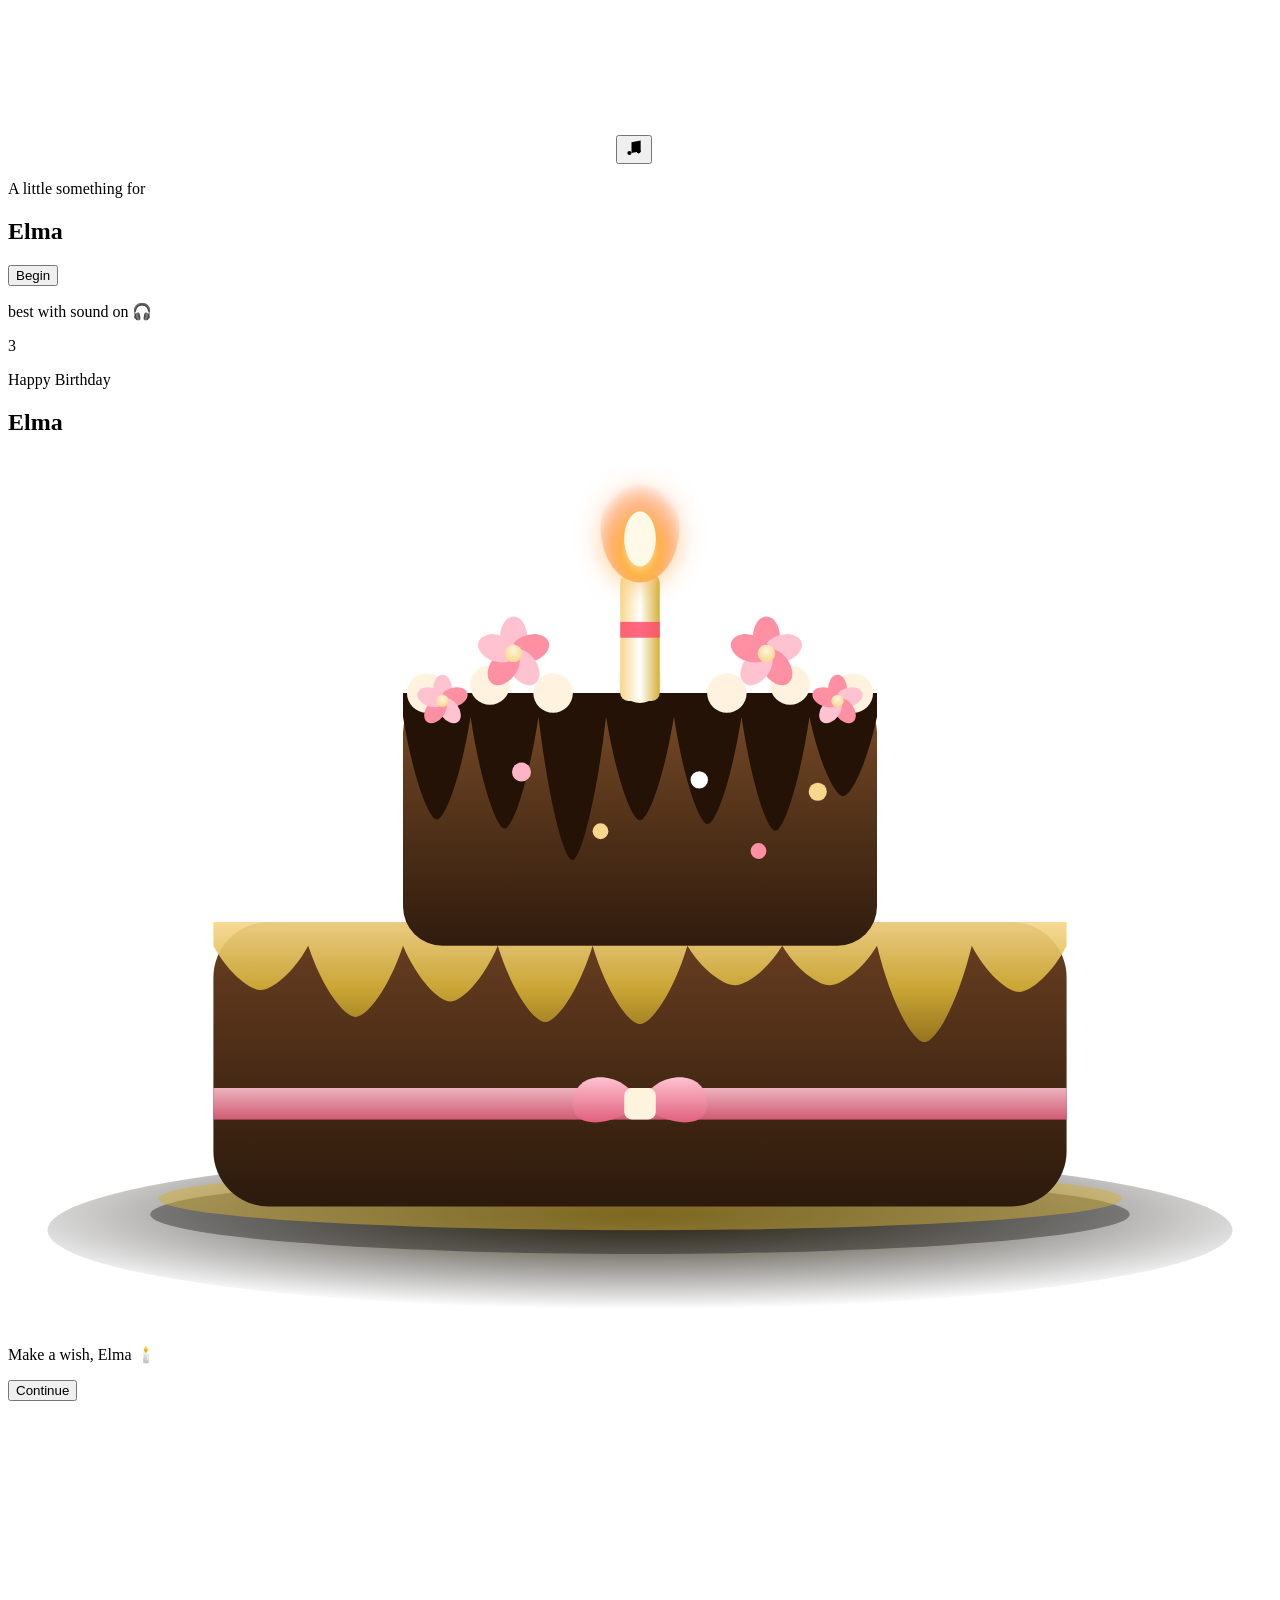
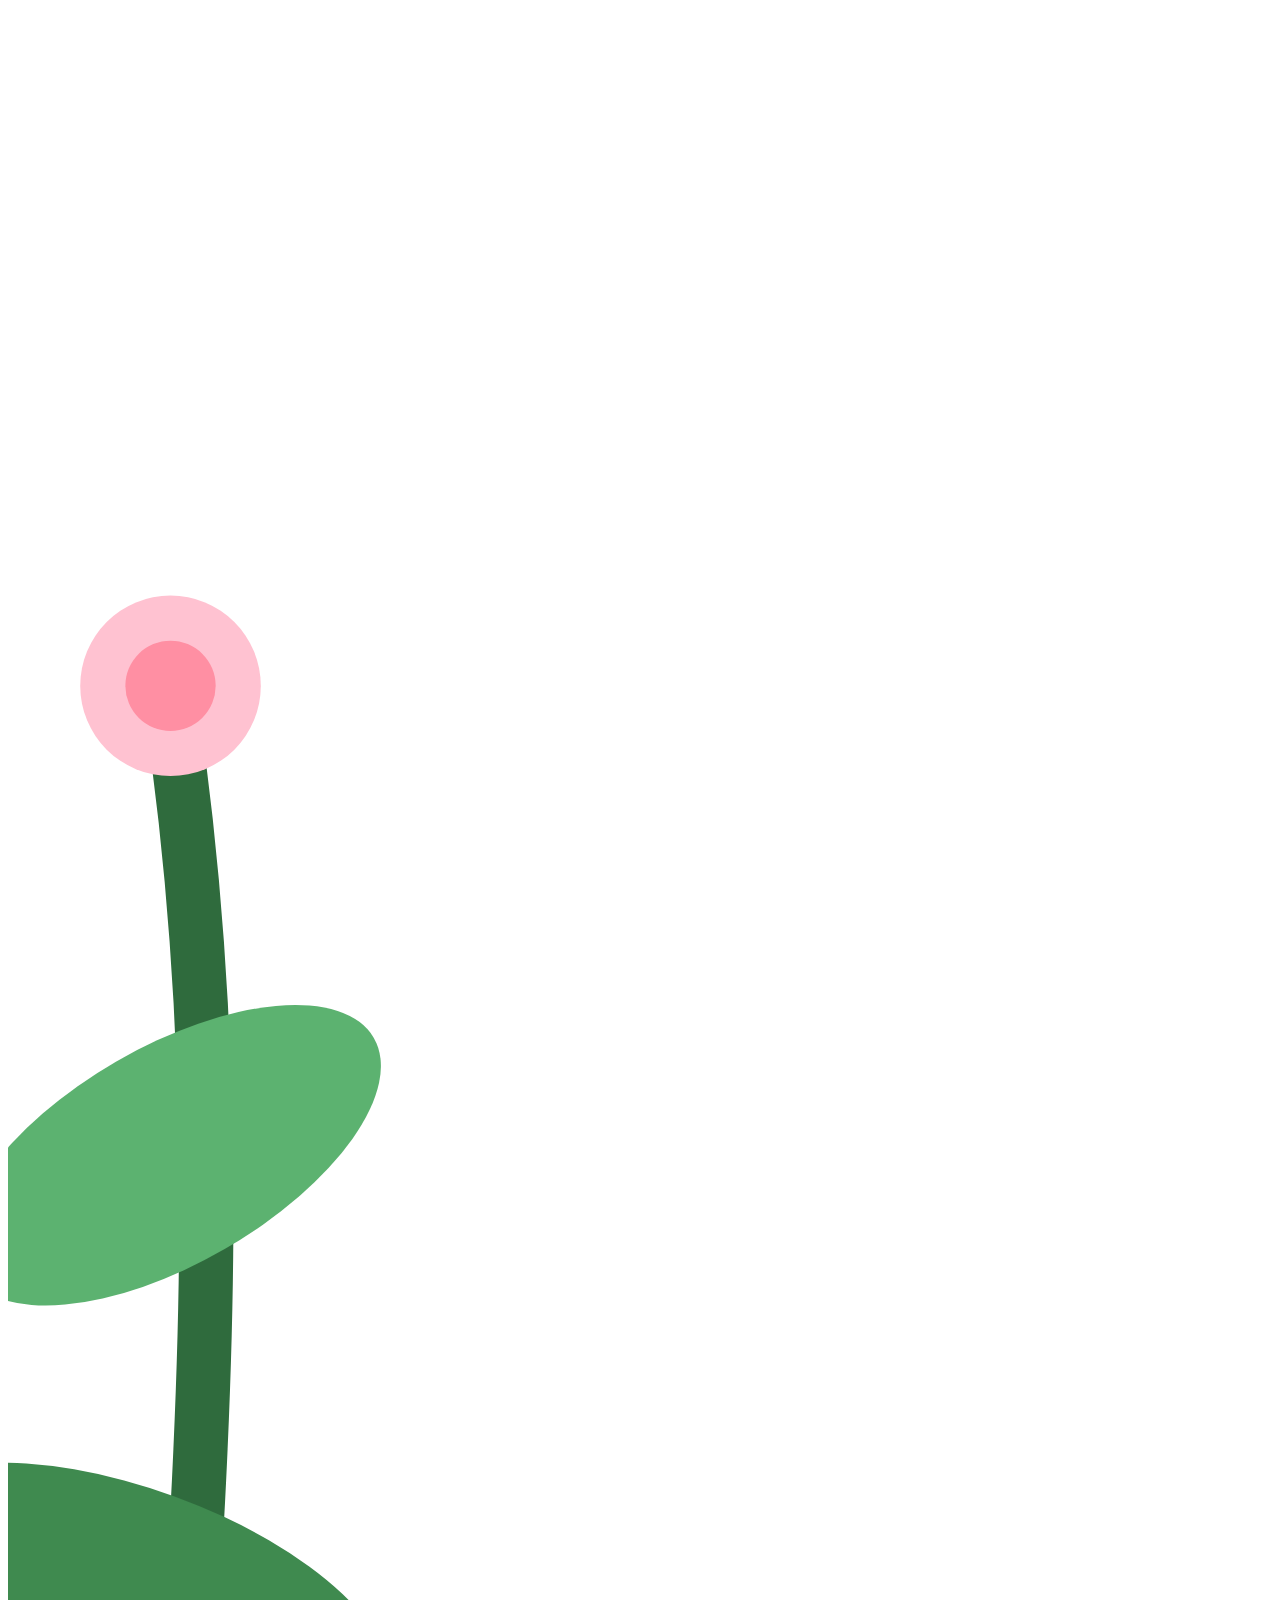
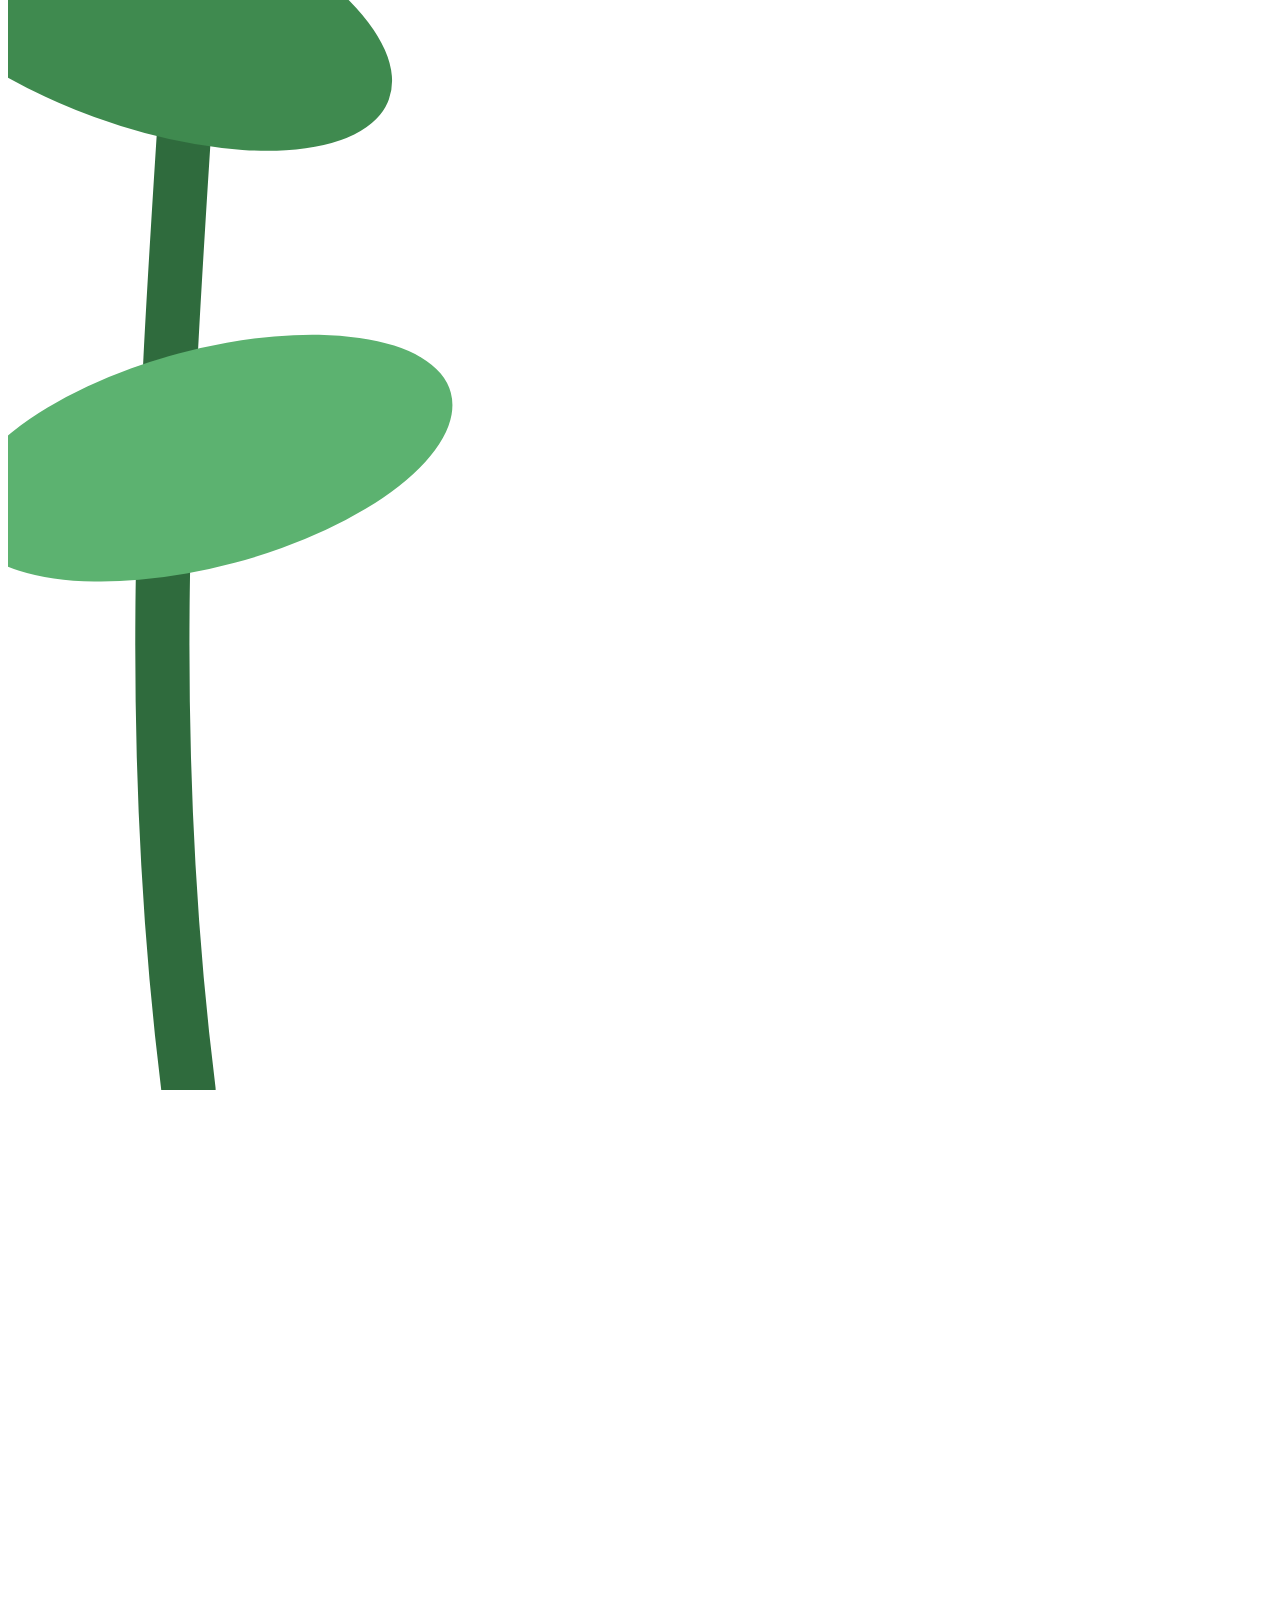
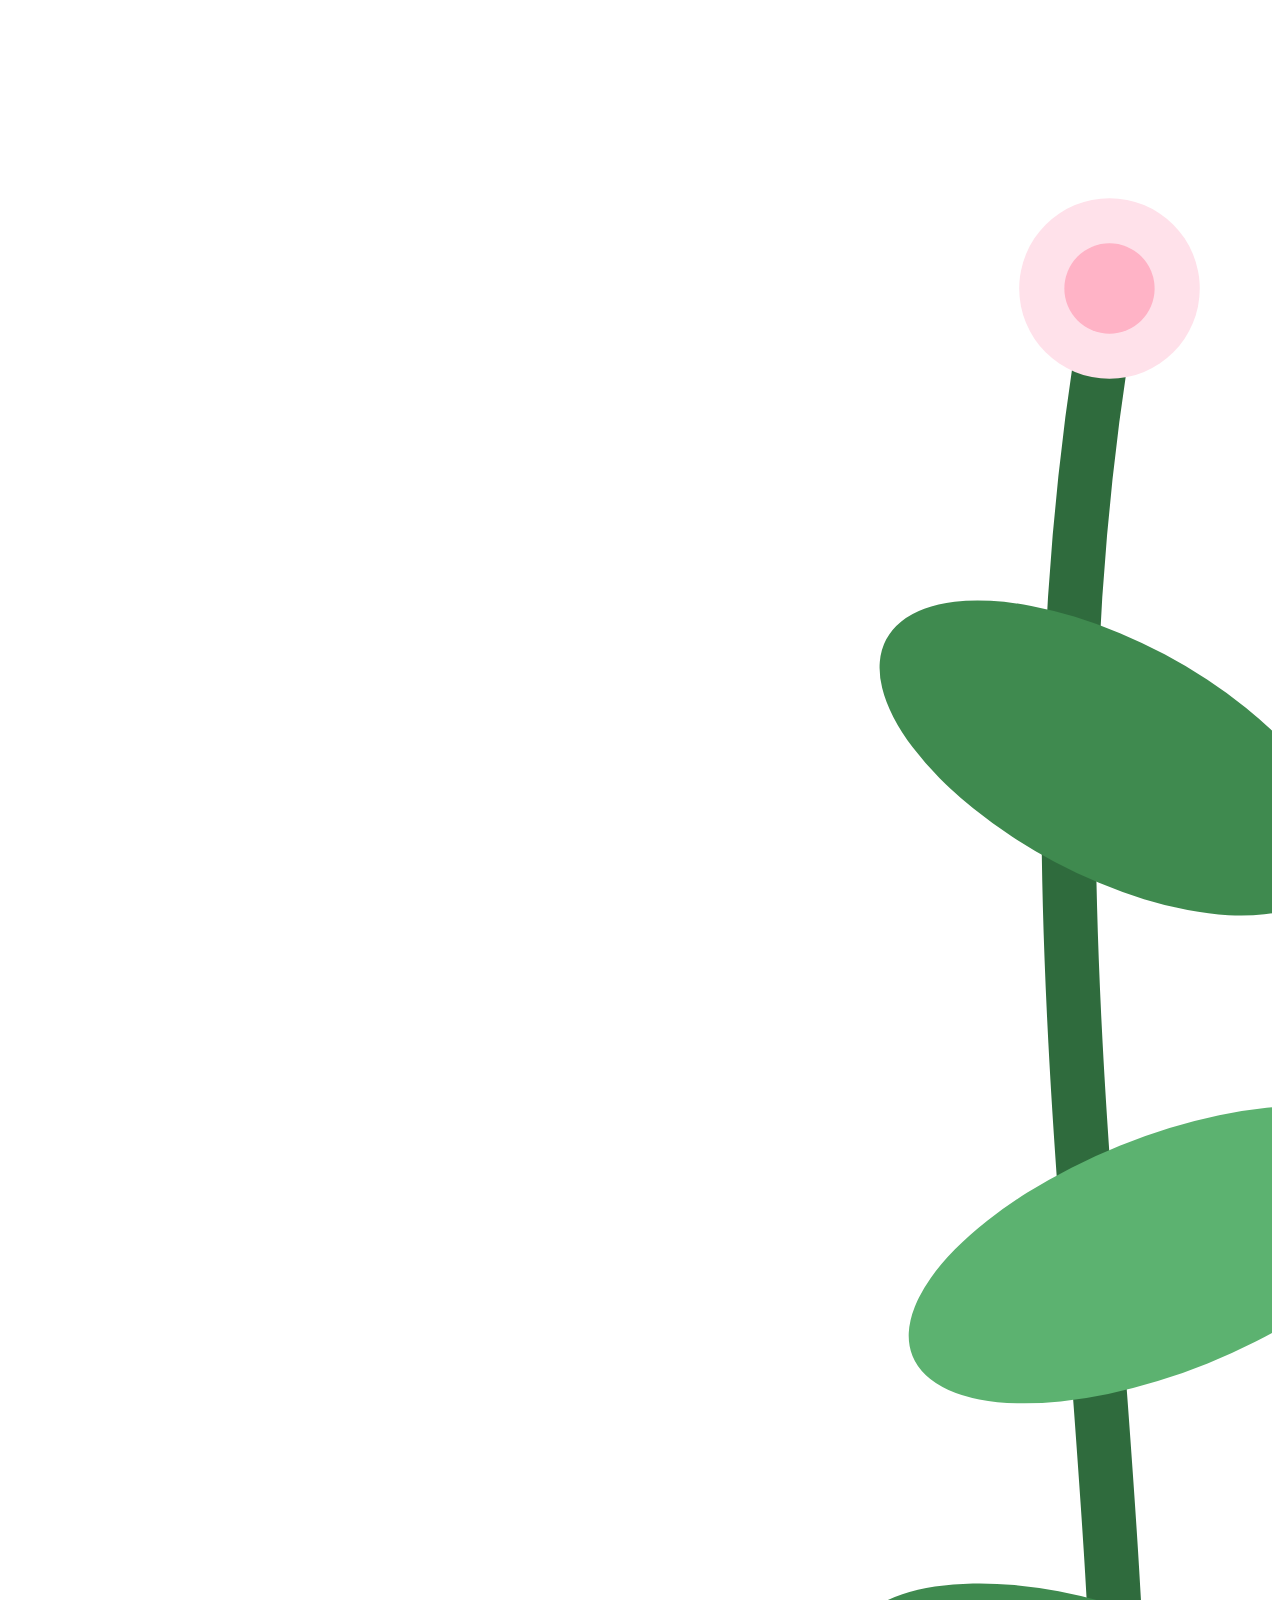
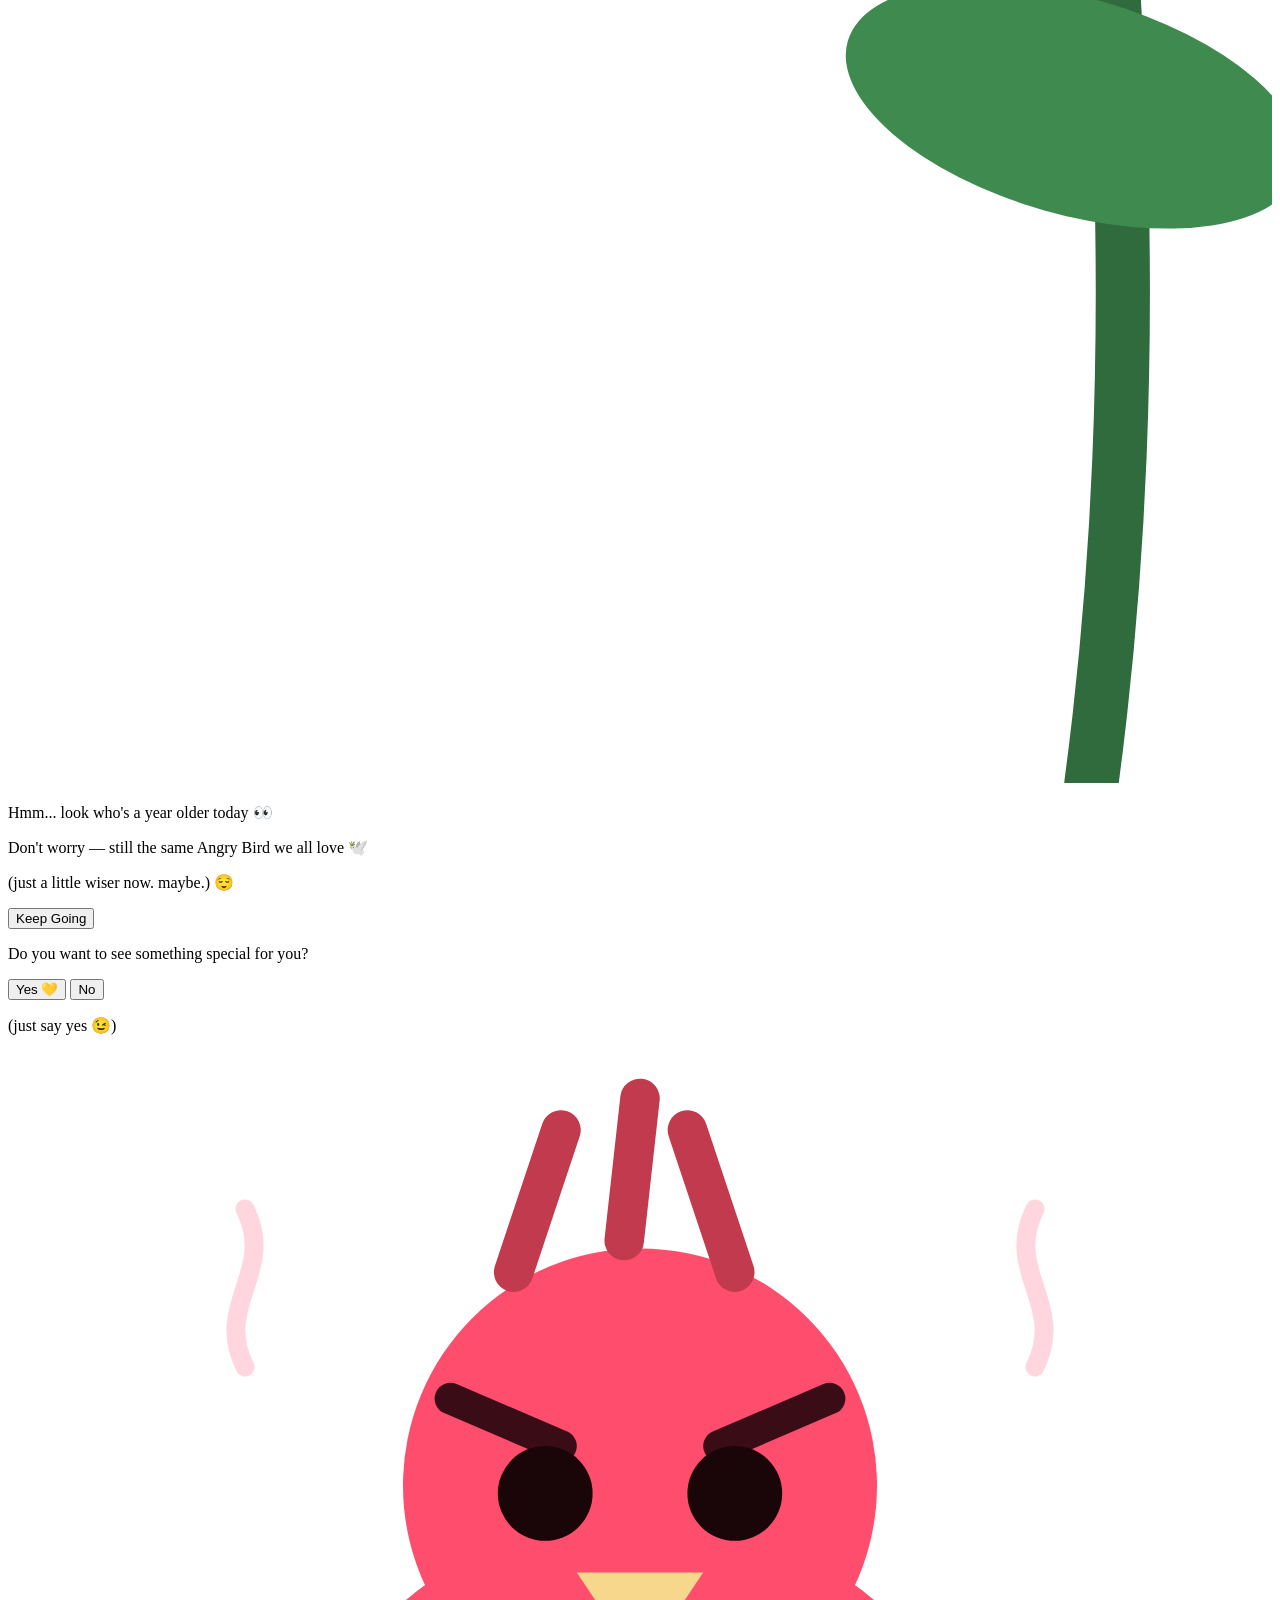
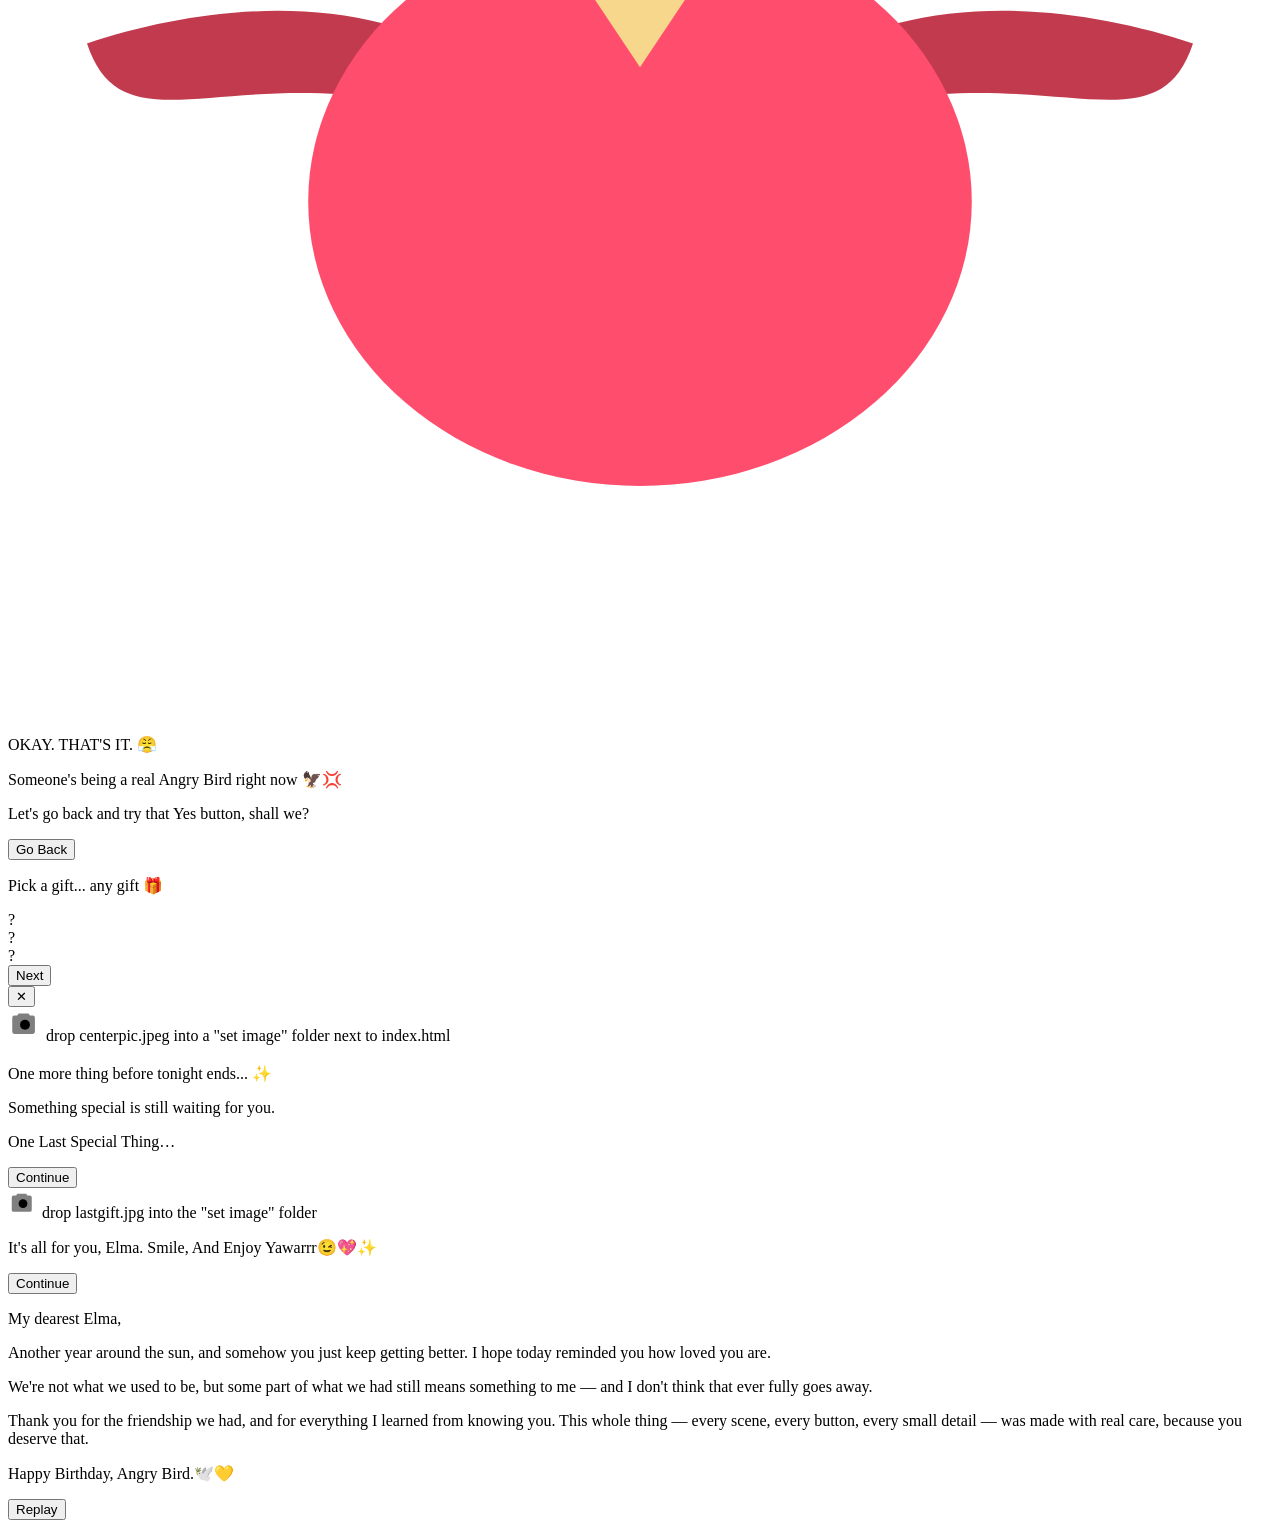
==== index.html @ 15a88bab "Create index.html" ====
<!DOCTYPE html>
<html lang="en">
<head>
<meta charset="UTF-8">
<meta name="viewport" content="width=device-width, initial-scale=1, viewport-fit=cover">
<title>Happy Birthday, Elma</title>
<meta name="description" content="A little cinematic surprise for Elma.">
<link rel="icon" href="data:image/svg+xml,<svg xmlns=%22http://www.w3.org/2000/svg%22 viewBox=%220 0 100 100%22><text y=%22.9em%22 font-size=%2290%22>🎂</text></svg>">
<link rel="preconnect" href="https://fonts.googleapis.com">
<link rel="preconnect" href="https://fonts.gstatic.com" crossorigin>
<link href="https://fonts.googleapis.com/css2?family=Great+Vibes&family=Playfair+Display:ital,wght@0,500;0,600;0,700;1,500&family=Poppins:wght@300;400;500;600;700&family=Caveat:wght@500;600;700&display=swap" rel="stylesheet">
<link rel="stylesheet" href="style.css">
</head>
<body>

<canvas id="bg-canvas" aria-hidden="true"></canvas>
<canvas id="fx-canvas" aria-hidden="true"></canvas>

<button id="music-toggle" type="button" aria-pressed="false" aria-label="Play background music">
  <svg class="icon-note" viewBox="0 0 24 24" width="20" height="20" aria-hidden="true">
    <path fill="currentColor" d="M9 18V5l11-2v13"></path>
    <circle cx="6.5" cy="18" r="2.5" fill="currentColor"></circle>
    <circle cx="17.5" cy="16" r="2.5" fill="currentColor"></circle>
  </svg>
  <span class="mute-slash" aria-hidden="true"></span>
</button>

<main id="app">

  <!-- ================= OPENING ================= -->
  <section class="scene" id="scene-opening">
    <div class="scene-inner center-stage">
      <p class="opening-eyebrow fade-in-el">A little something for</p>
      <h1 class="opening-name fade-in-el">Elma</h1>
      <button id="begin-btn" class="btn btn-gold fade-in-el" type="button">Begin</button>
      <p class="opening-hint fade-in-el">best with sound on 🎧</p>
    </div>
  </section>

  <!-- ================= SCENE 1 — 3·2·1 BIRTHDAY ================= -->
  <section class="scene" id="scene-1">
    <div class="scene1-lines" aria-hidden="true"></div>
    <div class="scene-inner center-stage">

      <div class="countdown-wrap" id="countdown-wrap">
        <span class="countdown-number" id="countdown-number">3</span>
      </div>

      <div class="hero-reveal" id="hero-reveal">
        <p class="hero-eyebrow">Happy Birthday</p>
        <h1 class="hero-name">Elma</h1>
      </div>

      <div class="cake-stage" id="cake-stage">
        <svg class="cake-svg" viewBox="0 0 320 220" xmlns="http://www.w3.org/2000/svg">
          <defs>
            <radialGradient id="plateGlow" cx="50%" cy="40%" r="60%">
              <stop offset="0%" stop-color="#3a2f10"></stop>
              <stop offset="100%" stop-color="#0b0a0e" stop-opacity="0"></stop>
            </radialGradient>
            <linearGradient id="chocBottom" x1="0" y1="0" x2="0" y2="1">
              <stop offset="0%" stop-color="#6b4022"></stop>
              <stop offset="55%" stop-color="#472a15"></stop>
              <stop offset="100%" stop-color="#2c1a0d"></stop>
            </linearGradient>
            <linearGradient id="chocTop" x1="0" y1="0" x2="0" y2="1">
              <stop offset="0%" stop-color="#7a4c28"></stop>
              <stop offset="55%" stop-color="#4f3018"></stop>
              <stop offset="100%" stop-color="#301c0e"></stop>
            </linearGradient>
            <linearGradient id="goldDrip" x1="0" y1="0" x2="0" y2="1">
              <stop offset="0%" stop-color="#f6d78b"></stop>
              <stop offset="55%" stop-color="#d4af37"></stop>
              <stop offset="100%" stop-color="#9c7a1e"></stop>
            </linearGradient>
            <linearGradient id="roseRibbon" x1="0" y1="0" x2="0" y2="1">
              <stop offset="0%" stop-color="#ffc2d1"></stop>
              <stop offset="100%" stop-color="#e0607e"></stop>
            </linearGradient>
            <radialGradient id="roseCenter" cx="50%" cy="35%" r="65%">
              <stop offset="0%" stop-color="#fff3df"></stop>
              <stop offset="100%" stop-color="#f6d78b"></stop>
            </radialGradient>
            <linearGradient id="candleGrad" x1="0" y1="0" x2="1" y2="0">
              <stop offset="0%" stop-color="#f6d78b"></stop>
              <stop offset="50%" stop-color="#ffffff"></stop>
              <stop offset="100%" stop-color="#d4af37"></stop>
            </linearGradient>
            <radialGradient id="flameOuter" cx="50%" cy="70%" r="60%">
              <stop offset="0%" stop-color="#fff3c4"></stop>
              <stop offset="40%" stop-color="#ffb347"></stop>
              <stop offset="100%" stop-color="#ff7a3d" stop-opacity="0"></stop>
            </radialGradient>
            <filter id="flameGlow" x="-100%" y="-100%" width="300%" height="300%">
              <feGaussianBlur stdDeviation="3.2" result="b"></feGaussianBlur>
              <feMerge>
                <feMergeNode in="b"></feMergeNode>
                <feMergeNode in="SourceGraphic"></feMergeNode>
              </feMerge>
            </filter>
          </defs>

          <ellipse cx="160" cy="196" rx="150" ry="20" fill="url(#plateGlow)"></ellipse>
          <ellipse cx="160" cy="192" rx="124" ry="10" fill="#000" opacity="0.35"></ellipse>
          <ellipse cx="160" cy="188" rx="122" ry="8" fill="#d4af37" opacity="0.5"></ellipse>

          <rect x="52" y="118" width="216" height="72" rx="14" fill="url(#chocBottom)"></rect>
          <path d="M52,118 L268,118 L268,124 C264.4,131.0 258.9,135.7 256.0,135.7 C253.1,135.7 247.6,131.0 244.0,124.0 C240.4,138.7 234.9,148.4 232.0,148.4 C229.1,148.4 223.6,138.7 220.0,124.0 C216.4,130.0 210.9,134.0 208.0,134.0 C205.1,134.0 199.6,130.0 196.0,124.0 C192.4,130.0 186.9,134.0 184.0,134.0 C181.1,134.0 175.6,130.0 172.0,124.0 C168.4,135.9 162.9,143.8 160.0,143.8 C157.1,143.8 151.6,135.9 148.0,124.0 C144.4,135.6 138.9,143.3 136.0,143.3 C133.1,143.3 127.6,135.6 124.0,124.0 C120.4,132.5 114.9,138.1 112.0,138.1 C109.1,138.1 103.6,132.5 100.0,124.0 C96.4,134.8 90.9,142.0 88.0,142.0 C85.1,142.0 79.6,134.8 76.0,124.0 C72.4,130.7 66.9,135.2 64.0,135.2 C61.1,135.2 55.6,130.7 52.0,124.0 Z" fill="url(#goldDrip)" opacity="0.92"></path>

          <rect x="52" y="160" width="216" height="8" fill="url(#roseRibbon)" opacity="0.9"></rect>
          <g class="ribbon-bow" transform="translate(160,164)">
            <path d="M0,0 C-4,-9 -17,-9 -17,0 C-17,7 -6,5.5 0,0 Z" fill="url(#roseRibbon)"></path>
            <path d="M0,0 C4,-9 17,-9 17,0 C17,7 6,5.5 0,0 Z" fill="url(#roseRibbon)"></path>
            <rect x="-4" y="-4" width="8" height="8" rx="2" fill="#fff3df"></rect>
          </g>

          <rect x="100" y="60" width="120" height="64" rx="10" fill="url(#chocTop)"></rect>
          <path d="M100,60 L220,60 L220,66 C217.4,78.0 213.5,86.1 211.4,86.1 C209.4,86.1 205.4,78.0 202.9,66.0 C200.3,83.4 196.3,94.9 194.3,94.9 C192.2,94.9 188.3,83.4 185.7,66.0 C183.1,82.3 179.2,93.2 177.1,93.2 C175.1,93.2 171.1,82.3 168.6,66.0 C166.0,81.7 162.1,92.2 160.0,92.2 C157.9,92.2 154.0,81.7 151.4,66.0 C148.9,87.8 144.9,102.3 142.9,102.3 C140.8,102.3 136.9,87.8 134.3,66.0 C131.7,83.0 127.8,94.3 125.7,94.3 C123.7,94.3 119.7,83.0 117.1,66.0 C114.6,81.6 110.6,92.0 108.6,92.0 C106.5,92.0 102.6,81.6 100.0,66.0 Z" fill="#241207"></path>

          <g class="frosting-dots">
            <circle cx="106" cy="60" r="5" fill="#fff3df"></circle>
            <circle cx="122" cy="58" r="5" fill="#fff3df"></circle>
            <circle cx="138" cy="60" r="5" fill="#fff3df"></circle>
            <circle cx="160" cy="57" r="5.5" fill="#fff3df"></circle>
            <circle cx="182" cy="60" r="5" fill="#fff3df"></circle>
            <circle cx="198" cy="58" r="5" fill="#fff3df"></circle>
            <circle cx="214" cy="60" r="5" fill="#fff3df"></circle>
          </g>

          <g class="sprinkles">
            <circle cx="130" cy="80" r="2.4" fill="#ffb3c6"></circle>
            <circle cx="150" cy="95" r="2" fill="#f6d78b"></circle>
            <circle cx="175" cy="82" r="2.2" fill="#ffffff"></circle>
            <circle cx="190" cy="100" r="2" fill="#ff8fa3"></circle>
            <circle cx="205" cy="85" r="2.3" fill="#f6d78b"></circle>
          </g>

          <g class="sugar-roses">
            <g transform="translate(128,50) scale(0.85)">
              <ellipse cx="0" cy="-5" rx="4" ry="6" fill="#ffc2d1" transform="rotate(0)"></ellipse>
              <ellipse cx="0" cy="-5" rx="4" ry="6" fill="#ff8fa3" transform="rotate(72)"></ellipse>
              <ellipse cx="0" cy="-5" rx="4" ry="6" fill="#ffc2d1" transform="rotate(144)"></ellipse>
              <ellipse cx="0" cy="-5" rx="4" ry="6" fill="#ff8fa3" transform="rotate(216)"></ellipse>
              <ellipse cx="0" cy="-5" rx="4" ry="6" fill="#ffc2d1" transform="rotate(288)"></ellipse>
              <circle r="2.6" fill="url(#roseCenter)"></circle>
            </g>
            <g transform="translate(192,50) scale(0.85)">
              <ellipse cx="0" cy="-5" rx="4" ry="6" fill="#ff8fa3" transform="rotate(0)"></ellipse>
              <ellipse cx="0" cy="-5" rx="4" ry="6" fill="#ffc2d1" transform="rotate(72)"></ellipse>
              <ellipse cx="0" cy="-5" rx="4" ry="6" fill="#ff8fa3" transform="rotate(144)"></ellipse>
              <ellipse cx="0" cy="-5" rx="4" ry="6" fill="#ffc2d1" transform="rotate(216)"></ellipse>
              <ellipse cx="0" cy="-5" rx="4" ry="6" fill="#ff8fa3" transform="rotate(288)"></ellipse>
              <circle r="2.6" fill="url(#roseCenter)"></circle>
            </g>
            <g transform="translate(110,62) scale(0.6)">
              <ellipse cx="0" cy="-5" rx="4" ry="6" fill="#ffc2d1" transform="rotate(0)"></ellipse>
              <ellipse cx="0" cy="-5" rx="4" ry="6" fill="#ff8fa3" transform="rotate(72)"></ellipse>
              <ellipse cx="0" cy="-5" rx="4" ry="6" fill="#ffc2d1" transform="rotate(144)"></ellipse>
              <ellipse cx="0" cy="-5" rx="4" ry="6" fill="#ff8fa3" transform="rotate(216)"></ellipse>
              <ellipse cx="0" cy="-5" rx="4" ry="6" fill="#ffc2d1" transform="rotate(288)"></ellipse>
              <circle r="2.6" fill="url(#roseCenter)"></circle>
            </g>
            <g transform="translate(210,62) scale(0.6)">
              <ellipse cx="0" cy="-5" rx="4" ry="6" fill="#ff8fa3" transform="rotate(0)"></ellipse>
              <ellipse cx="0" cy="-5" rx="4" ry="6" fill="#ffc2d1" transform="rotate(72)"></ellipse>
              <ellipse cx="0" cy="-5" rx="4" ry="6" fill="#ff8fa3" transform="rotate(144)"></ellipse>
              <ellipse cx="0" cy="-5" rx="4" ry="6" fill="#ffc2d1" transform="rotate(216)"></ellipse>
              <ellipse cx="0" cy="-5" rx="4" ry="6" fill="#ff8fa3" transform="rotate(288)"></ellipse>
              <circle r="2.6" fill="url(#roseCenter)"></circle>
            </g>
          </g>

          <g id="candle-flame" class="flame-group" tabindex="0" role="button" aria-label="Blow out the candle">
            <rect x="155" y="30" width="10" height="32" rx="2" fill="url(#candleGrad)"></rect>
            <rect x="155" y="42" width="10" height="4" fill="#ff4d6d" opacity="0.85"></rect>
            <g class="flame" filter="url(#flameGlow)">
              <ellipse cx="160" cy="18" rx="10" ry="14" fill="url(#flameOuter)"></ellipse>
              <ellipse cx="160" cy="21" rx="4" ry="7" fill="#fff9e8"></ellipse>
            </g>
            <circle class="smoke-puff" cx="160" cy="16" r="2" fill="#cfcfd6" opacity="0"></circle>
            <circle cx="160" cy="18" r="22" fill="transparent"></circle>
          </g>
        </svg>
        <p class="candle-caption" id="candle-caption">Make a wish, Elma 🕯️</p>
      </div>

      <button id="scene1-continue-btn" class="btn btn-outline appear" type="button">Continue</button>
    </div>
  </section>

  <!-- ================= SCENE 2 — SPRING / FUN ================= -->
  <section class="scene" id="scene-2">
    <div class="spring-sky"></div>
    <div class="spring-sun"></div>
    <div class="birds-layer" id="birds-layer-2" aria-hidden="true"></div>
    <div class="spring-hills"></div>

    <svg class="plants plants-left" viewBox="0 0 140 320" xmlns="http://www.w3.org/2000/svg" aria-hidden="true">
      <path d="M20,320 C10,240 30,180 18,100" stroke="#2f6b3d" stroke-width="6" fill="none" stroke-linecap="round"></path>
      <g class="leaf leaf-a"><ellipse cx="18" cy="150" rx="26" ry="12" fill="#5cb270" transform="rotate(-30 18 150)"></ellipse></g>
      <g class="leaf leaf-b"><ellipse cx="14" cy="200" rx="30" ry="13" fill="#3f8a4f" transform="rotate(20 14 200)"></ellipse></g>
      <g class="leaf leaf-c"><ellipse cx="22" cy="250" rx="28" ry="12" fill="#5cb270" transform="rotate(-15 22 250)"></ellipse></g>
      <circle class="bud" cx="18" cy="98" r="10" fill="#ffc2d1"></circle>
      <circle class="bud" cx="18" cy="98" r="5" fill="#ff8fa3"></circle>
    </svg>

    <svg class="plants plants-right" viewBox="0 0 140 320" xmlns="http://www.w3.org/2000/svg" aria-hidden="true">
      <path d="M120,320 C132,230 108,170 122,90" stroke="#2f6b3d" stroke-width="6" fill="none" stroke-linecap="round"></path>
      <g class="leaf leaf-a"><ellipse cx="122" cy="140" rx="28" ry="13" fill="#3f8a4f" transform="rotate(28 122 140)"></ellipse></g>
      <g class="leaf leaf-b"><ellipse cx="128" cy="195" rx="30" ry="13" fill="#5cb270" transform="rotate(-22 128 195)"></ellipse></g>
      <g class="leaf leaf-c"><ellipse cx="118" cy="245" rx="26" ry="12" fill="#3f8a4f" transform="rotate(16 118 245)"></ellipse></g>
      <circle class="bud" cx="122" cy="88" r="10" fill="#ffe1ea"></circle>
      <circle class="bud" cx="122" cy="88" r="5" fill="#ffb3c6"></circle>
    </svg>

    <div class="grass-strip" aria-hidden="true"></div>

    <div class="scene-inner center-stage scene2-inner">
      <p class="reveal-line scene2-line">Hmm... look who's a year older today 👀</p>
      <p class="reveal-line scene2-line">Don't worry — still the same Angry Bird we all love 🕊️ </p>
      <p class="reveal-line scene2-line scene2-line-small">(just a little wiser now. maybe.) 😌</p>
      <button id="scene2-continue-btn" class="btn btn-outline appear" type="button">Keep Going</button>
    </div>
  </section>

  <!-- ================= SCENE 3a — YES / NO ================= -->
  <section class="scene" id="scene-yesno">
    <div class="balloon-layer" id="balloon-layer-yesno" aria-hidden="true"></div>
    <div class="scene-inner center-stage">
      <div class="yesno-card">
        <p class="yesno-question">Do you want to see something special for you?</p>
        <div class="yesno-buttons">
          <button id="yes-btn" class="btn btn-gold" type="button">Yes 💛</button>
          <button id="no-btn" class="btn btn-outline" type="button">No</button>
        </div>
        <p class="no-reaction" id="no-reaction-text" aria-live="polite"></p>
        <p class="yesno-nudge" id="yesno-nudge">(just say yes 😉)</p>
      </div>
    </div>
  </section>

  <!-- ================= SCENE 6 — NO REACTION (optional branch) ================= -->
  <section class="scene" id="scene-6">
    <div class="ember-glow" aria-hidden="true"></div>
    <div class="scene-inner center-stage">
      <svg class="scene6-bird" viewBox="0 0 160 160" xmlns="http://www.w3.org/2000/svg" aria-hidden="true">
        <g class="bird-shake">
          <path class="wing wing-left" d="M60,85 C30,75 15,90 10,75 C25,70 45,68 60,78 Z" fill="#c23a4d"></path>
          <path class="wing wing-right" d="M100,85 C130,75 145,90 150,75 C135,70 115,68 100,78 Z" fill="#c23a4d"></path>
          <ellipse cx="80" cy="95" rx="42" ry="36" fill="#ff4d6d"></ellipse>
          <circle cx="80" cy="55" r="30" fill="#ff4d6d"></circle>
          <path class="brow brow-left" d="M56,44 L70,50" stroke="#3a0d16" stroke-width="4" stroke-linecap="round"></path>
          <path class="brow brow-right" d="M104,44 L90,50" stroke="#3a0d16" stroke-width="4" stroke-linecap="round"></path>
          <circle cx="68" cy="56" r="6" fill="#1a0509"></circle>
          <circle cx="92" cy="56" r="6" fill="#1a0509"></circle>
          <path d="M72,66 L88,66 L80,78 Z" fill="#f6d78b"></path>
          <path d="M64,28 L70,10 M78,24 L80,6 M92,28 L86,10" stroke="#c23a4d" stroke-width="5" stroke-linecap="round"></path>
          <path class="steam steam-1" d="M30,40 C26,32 34,28 30,20" stroke="#ffd6de" stroke-width="2.4" fill="none" stroke-linecap="round"></path>
          <path class="steam steam-2" d="M130,40 C134,32 126,28 130,20" stroke="#ffd6de" stroke-width="2.4" fill="none" stroke-linecap="round"></path>
        </g>
      </svg>
      <p class="reveal-line scene6-line scene6-line-big">OKAY. THAT'S IT. 😤</p>
      <p class="reveal-line scene6-line">Someone's being a real Angry Bird right now 🦅💢</p>
      <p class="reveal-line scene6-line scene6-line-small">Let's go back and try that Yes button, shall we?</p>
      <button id="goback-btn" class="btn btn-outline appear" type="button">Go Back</button>
    </div>
  </section>

  <!-- ================= SCENE 3b — THREE GIFTS ================= -->
  <section class="scene" id="scene-gifts">
    <div class="balloon-layer" id="balloon-layer-gifts" aria-hidden="true"></div>
    <div class="scene-inner center-stage">
      <p class="gifts-heading reveal-line">Pick a gift... any gift 🎁</p>

      <div class="gifts-row">
        <div class="gift-box gift-left" data-gift="left" tabindex="0" role="button" aria-label="Open the left gift">
          <span class="gift-tag">?</span>
          <div class="gift-box-inner">
            <div class="gift-envelope"><span class="envelope-flap"></span></div>
            <div class="gift-lid"><span class="gift-ribbon-v"></span><span class="gift-bow"></span></div>
            <div class="gift-body"><span class="gift-ribbon-v"></span><span class="gift-ribbon-h"></span></div>
          </div>
        </div>

        <div class="gift-box gift-center" data-gift="center" tabindex="0" role="button" aria-label="Open the center gift">
          <span class="gift-tag">?</span>
          <div class="gift-box-inner">
            <div class="gift-envelope"><span class="envelope-flap"></span></div>
            <div class="gift-lid"><span class="gift-ribbon-v"></span><span class="gift-bow"></span></div>
            <div class="gift-body"><span class="gift-ribbon-v"></span><span class="gift-ribbon-h"></span></div>
          </div>
        </div>

        <div class="gift-box gift-right" data-gift="right" tabindex="0" role="button" aria-label="Open the right gift">
          <span class="gift-tag">?</span>
          <div class="gift-box-inner">
            <div class="gift-envelope"><span class="envelope-flap"></span></div>
            <div class="gift-lid"><span class="gift-ribbon-v"></span><span class="gift-bow"></span></div>
            <div class="gift-body"><span class="gift-ribbon-v"></span><span class="gift-ribbon-h"></span></div>
          </div>
        </div>
      </div>

      <button id="gifts-next-btn" class="btn btn-gold appear" type="button">Next</button>
    </div>

    <div class="message-panel" id="message-panel" aria-hidden="true">
      <div class="message-panel-card">
        <button id="message-close-btn" class="message-close" type="button" aria-label="Close">✕</button>
      <div class="message-panel-photo" id="message-panel-photo">
  <img src="set%20image/centerpic.jpeg"
       alt=""
       class="real-photo"
       style="width: 110%; max-width: none; height: 300px; object-fit: cover; margin-left: -5%;"
       onload="this.classList.add('loaded'); this.nextElementSibling.style.display='none';"
       onerror="this.style.display='none';">
          <div class="photo-placeholder">
            <svg viewBox="0 0 48 48" width="34" height="34" aria-hidden="true"><path fill="currentColor" d="M9 12h4l2-3h14l2 3h4a3 3 0 013 3v20a3 3 0 01-3 3H9a3 3 0 01-3-3V15a3 3 0 013-3z" opacity=".5"></path><circle cx="24" cy="25" r="7" fill="currentColor"></circle></svg>
            <span>drop centerpic.jpeg into a "set image" folder next to index.html</span>
          </div>
        </div>
        <h3 class="message-panel-title" id="message-panel-title"></h3>
        <div class="message-panel-body" id="message-panel-body"></div>
      </div>
    </div>
  </section>

  <!-- ================= SCENE 4 — NEXT EXCITEMENT ================= -->
  <section class="scene" id="scene-4">
    <div class="crystal-bg"></div>
    <div class="birds-layer" id="birds-layer-4" aria-hidden="true"></div>
    <div class="curtain-strips side-left" aria-hidden="true">
      <span class="curtain-strip tone-crystal"></span><span class="curtain-strip tone-crystal"></span><span class="curtain-strip tone-crystal"></span><span class="curtain-strip tone-crystal"></span><span class="curtain-strip tone-crystal"></span>
    </div>
    <div class="curtain-strips side-right" aria-hidden="true">
      <span class="curtain-strip tone-crystal"></span><span class="curtain-strip tone-crystal"></span><span class="curtain-strip tone-crystal"></span><span class="curtain-strip tone-crystal"></span><span class="curtain-strip tone-crystal"></span>
    </div>
    <div class="scene-inner center-stage">
      <p class="reveal-line scene4-line scene4-line-big">One more thing before tonight ends... ✨</p>
      <p class="reveal-line scene4-line">Something special is still waiting for you.</p>
      <p class="reveal-line scene4-line scene4-line-finale">One Last Special Thing&hellip;</p>
      <button id="scene4-continue-btn" class="btn btn-outline btn-crystal appear" type="button">Continue</button>
    </div>
  </section>

  <!-- ================= SCENE 5 — CURTAIN -> FINAL GIFT REVEAL ================= -->
  <section class="scene" id="scene-5">
    <div class="room-bg" aria-hidden="true"></div>
    <div class="room-floor" aria-hidden="true"></div>

    <div class="curtain-strips side-left" aria-hidden="true">
      <span class="curtain-strip tone-gold"></span><span class="curtain-strip tone-gold"></span><span class="curtain-strip tone-gold"></span><span class="curtain-strip tone-gold"></span><span class="curtain-strip tone-gold"></span>
    </div>
    <div class="curtain-strips side-right" aria-hidden="true">
      <span class="curtain-strip tone-gold"></span><span class="curtain-strip tone-gold"></span><span class="curtain-strip tone-gold"></span><span class="curtain-strip tone-gold"></span><span class="curtain-strip tone-gold"></span>
    </div>

    <div class="scene-inner center-stage">
      <div class="final-gift-frame">
       <img src="set%20image/lastgift.jpg" alt="A gift for Elma" class="final-gift-photo"
     style="width: 112%; max-width: none; margin-left: -6%; height: 100%; object-fit: cover;"
     onload="this.classList.add('loaded'); this.nextElementSibling.style.display='none';"
     onerror="this.style.display='none';">
        <div class="final-gift-placeholder">
          <svg viewBox="0 0 48 48" width="30" height="30" aria-hidden="true"><path fill="currentColor" d="M9 12h4l2-3h14l2 3h4a3 3 0 013 3v20a3 3 0 01-3 3H9a3 3 0 01-3-3V15a3 3 0 013-3z" opacity=".5"></path><circle cx="24" cy="25" r="7" fill="currentColor"></circle></svg>
          <span>drop lastgift.jpg into the "set image" folder</span>
        </div>
      </div>
      <div class="final-gift-shadow" aria-hidden="true"></div>

      <p class="final-caption appear" id="scene5-caption">It's all for you, Elma. Smile, And Enjoy Yawarrr😉💖✨</p>
      <button id="scene5-continue-btn" class="btn btn-outline appear" type="button">Continue</button>
    </div>
  </section>

  <!-- ================= FINAL ENDING ================= -->
  <section class="scene" id="scene-final">
    <div class="scene-inner center-stage">
      <div class="final-card">
        <p class="final-line">My dearest Elma,</p>
        <p class="final-line">Another year around the sun, and somehow you just keep getting better. I hope today reminded you how loved you are.</p>
        <p class="final-line">We're not what we used to be, but some part of what we had still means something to me — and I don't think that ever fully goes away.</p>
        <p class="final-line">Thank you for the friendship we had, and for everything I learned from knowing you. This whole thing — every scene, every button, every small detail — was made with real care, because you deserve that.</p>
        <p class="final-line final-signoff">Happy Birthday, Angry Bird.🕊️💛</p>
      </div>
      <button id="replay-btn" class="btn btn-gold appear" type="button">Replay</button>
    </div>
  </section>

</main>

<script src="particles.js"></script>
<script src="animations.js"></script>
<script src="music.js"></script>
<script src="gifts.js"></script>
<script src="scenes.js"></script>
<script src="script.js"></script>
</body>
</html>
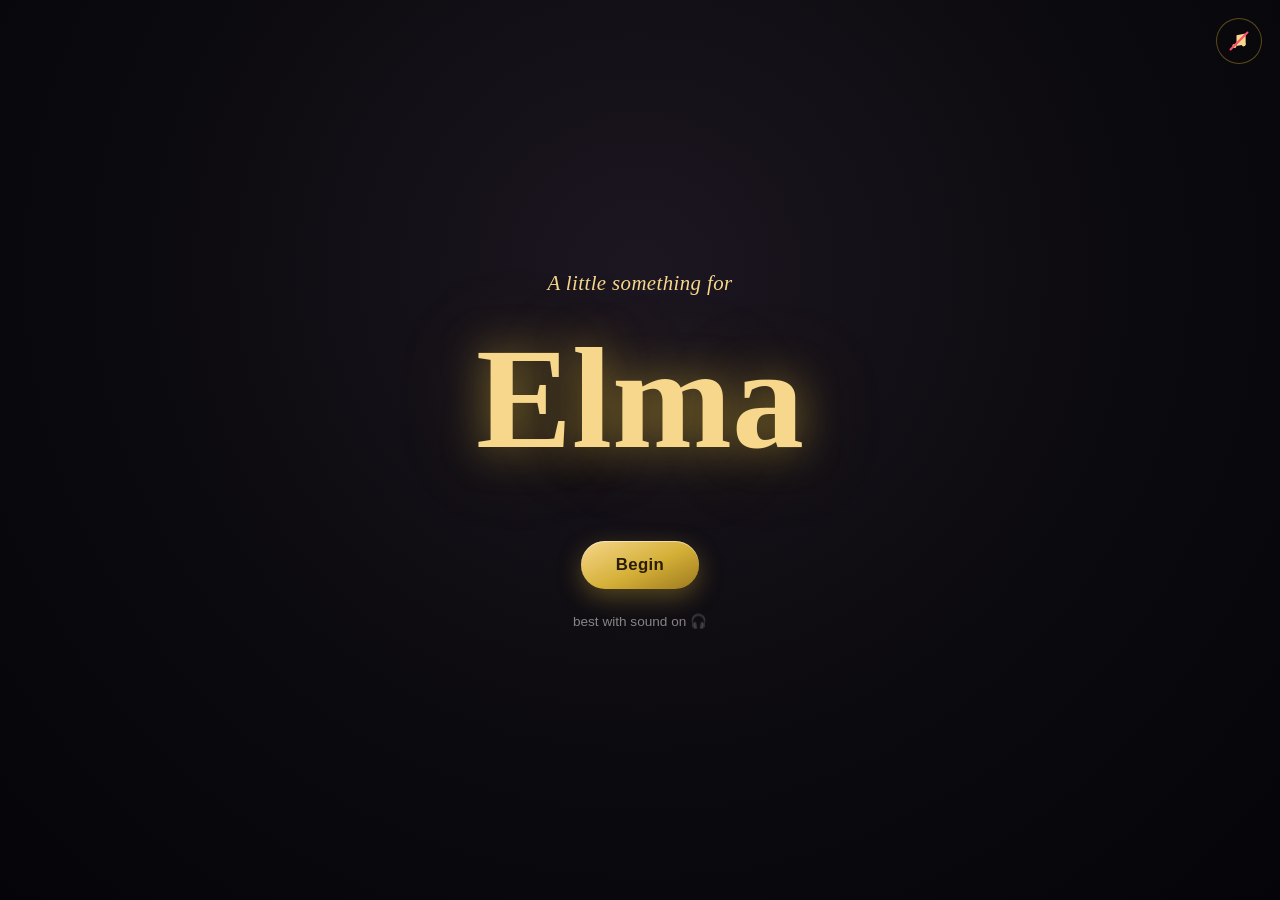
==== commit ab6ae75d: "Update image source paths in index.html" ====
--- a/index.html
+++ b/index.html
@@ -308,7 +308,7 @@
       <div class="message-panel-card">
         <button id="message-close-btn" class="message-close" type="button" aria-label="Close">✕</button>
       <div class="message-panel-photo" id="message-panel-photo">
-  <img src="set%20image/centerpic.jpeg"
+  <img src="centerpic.jpeg"
        alt=""
        class="real-photo"
        style="width: 110%; max-width: none; height: 300px; object-fit: cover; margin-left: -5%;"
@@ -357,7 +357,7 @@
 
     <div class="scene-inner center-stage">
       <div class="final-gift-frame">
-       <img src="set%20image/lastgift.jpg" alt="A gift for Elma" class="final-gift-photo"
+       <img src="lastgift.jpg" alt="A gift for Elma" class="final-gift-photo"
      style="width: 112%; max-width: none; margin-left: -6%; height: 100%; object-fit: cover;"
      onload="this.classList.add('loaded'); this.nextElementSibling.style.display='none';"
      onerror="this.style.display='none';">
--- a/style.css
+++ b/style.css
@@ -0,0 +1,1131 @@
+/* ==========================================================================
+   ELMA'S BIRTHDAY — style.css
+   A cinematic, scene-based experience. Black + Gold throughline, with one
+   added "world" color per scene. See README.md for the full map of scenes.
+   ========================================================================== */
+
+:root {
+  /* --- core stage --- */
+  --black: #0b0a0e;
+  --black-deep: #050408;
+  --black-soft: #16131b;
+  --black-card: #1c1720;
+
+  /* --- gold thread (used in every scene) --- */
+  --gold: #d4af37;
+  --gold-light: #f6d78b;
+  --gold-deep: #9c7a1e;
+  --gold-pale: #fff3df;
+
+  /* --- rose / party world --- */
+  --rose: #ff4d6d;
+  --rose-soft: #ff8fa3;
+  --pink-pale: #ffc2d1;
+
+  /* --- spring world (scene 2 only) --- */
+  --spring-green: #5cb270;
+  --spring-green-light: #9fdca0;
+  --spring-green-deep: #2f6b3d;
+  --sky-top: #a9d8e6;
+  --sky-bottom: #ffd9a0;
+
+  /* --- crystal world (scene 4 only) --- */
+  --crystal: #f7f9fc;
+  --crystal-blue: #d7ecf5;
+  --silver: #c9d3dc;
+
+  --white: #fdfcf9;
+  --ink: #241a10;
+
+  /* --- type --- */
+  --font-script: 'Great Vibes', cursive;
+  --font-heading: 'Playfair Display', Georgia, serif;
+  --font-body: 'Poppins', -apple-system, BlinkMacSystemFont, sans-serif;
+  --font-hand: 'Caveat', cursive;
+
+  /* --- motion --- */
+  --ease-cinematic: cubic-bezier(0.65, 0, 0.35, 1);
+  --ease-soft: cubic-bezier(0.22, 1, 0.36, 1);
+  --dur-scene: 0.9s;
+
+  color-scheme: dark;
+}
+
+/* ==========================================================================
+   Reset + base
+   ========================================================================== */
+* , *::before, *::after { box-sizing: border-box; }
+
+html, body {
+  margin: 0;
+  padding: 0;
+  width: 100%;
+  height: 100%;
+  overflow: hidden;
+  background: var(--black);
+  color: var(--white);
+  font-family: var(--font-body);
+  -webkit-font-smoothing: antialiased;
+  text-rendering: optimizeLegibility;
+}
+
+h1, h2, h3, p { margin: 0; }
+
+button {
+  font-family: inherit;
+  border: none;
+  background: none;
+  cursor: pointer;
+  color: inherit;
+}
+
+svg { display: block; overflow: visible; }
+
+::selection { background: var(--gold); color: var(--black); }
+
+/* ==========================================================================
+   Canvases (particle layers)
+   ========================================================================== */
+#bg-canvas, #fx-canvas {
+  position: fixed;
+  inset: 0;
+  width: 100%;
+  height: 100%;
+  pointer-events: none;
+}
+#bg-canvas { z-index: 2; }
+#fx-canvas { z-index: 60; }
+
+/* ==========================================================================
+   App shell / scenes
+   ========================================================================== */
+#app {
+  position: fixed;
+  inset: 0;
+  width: 100%;
+  height: 100%;
+}
+
+.scene {
+  position: fixed;
+  inset: 0;
+  width: 100%;
+  height: 100%;
+  overflow: hidden;
+  opacity: 0;
+  visibility: hidden;
+  pointer-events: none;
+  transition: opacity var(--dur-scene) var(--ease-cinematic);
+  background: var(--black);
+}
+
+.scene.active {
+  opacity: 1;
+  visibility: visible;
+  pointer-events: auto;
+  z-index: 5;
+}
+
+body.scene-transitioning .scene.active { filter: blur(0px); }
+body.scene-transitioning { }
+.scene {
+  filter: blur(0px);
+  transition: opacity var(--dur-scene) var(--ease-cinematic), filter var(--dur-scene) var(--ease-cinematic);
+}
+body.scene-transitioning .scene:not(.active) { filter: blur(6px); }
+
+.scene-inner {
+  position: relative;
+  z-index: 5;
+  width: 100%;
+  height: 100%;
+}
+
+.center-stage {
+  display: flex;
+  flex-direction: column;
+  align-items: center;
+  justify-content: center;
+  text-align: center;
+  gap: 1.1rem;
+  padding: 6vh 6vw;
+  padding-top: calc(6vh + env(safe-area-inset-top, 0px));
+  padding-bottom: calc(6vh + env(safe-area-inset-bottom, 0px));
+  height: 100%;
+}
+
+.hidden { display: none !important; }
+
+/* ==========================================================================
+   Reveal / appear utilities
+   ========================================================================== */
+/* .reveal-line: staggered by JS (App.Animations.revealLines) adding .show
+   to each line in turn — used for scene2/scene6/scene4 dialogue and the
+   final letter. */
+.reveal-line {
+  opacity: 0;
+  transform: translateY(14px);
+  transition: opacity 0.8s var(--ease-soft), transform 0.8s var(--ease-soft);
+}
+.reveal-line.show {
+  opacity: 1;
+  transform: translateY(0);
+}
+
+/* .fade-in-el: a fixed, CSS-only keyframe fade used only on the opening
+   scene's four elements (order never changes, so per-element delays are
+   hardcoded rather than JS-staggered). */
+.fade-in-el { opacity: 0; }
+
+.appear {
+  opacity: 0;
+  transform: translateY(16px);
+  pointer-events: none;
+  transition: opacity 0.7s var(--ease-soft), transform 0.7s var(--ease-soft);
+}
+.appear.show {
+  opacity: 1;
+  transform: translateY(0);
+  pointer-events: auto;
+}
+
+/* ==========================================================================
+   Buttons
+   ========================================================================== */
+.btn {
+  position: relative;
+  display: inline-flex;
+  align-items: center;
+  justify-content: center;
+  font-family: var(--font-body);
+  font-size: clamp(0.95rem, 2vw, 1.05rem);
+  font-weight: 500;
+  letter-spacing: 0.02em;
+  padding: 0.85em 2.1em;
+  border-radius: 999px;
+  cursor: pointer;
+  transition: transform 0.35s var(--ease-soft), box-shadow 0.35s var(--ease-soft), background 0.35s ease, color 0.35s ease;
+  overflow: hidden;
+  isolation: isolate;
+  -webkit-tap-highlight-color: transparent;
+}
+.btn:active { transform: scale(0.96); }
+.btn:focus-visible { outline: 2px solid var(--gold-light); outline-offset: 3px; }
+
+.btn-gold {
+  background: linear-gradient(155deg, var(--gold-light), var(--gold) 55%, var(--gold-deep));
+  color: #2a1c05;
+  font-weight: 600;
+  box-shadow: 0 8px 24px rgba(212, 175, 55, 0.35), inset 0 1px 0 rgba(255,255,255,0.5);
+}
+.btn-gold:hover {
+  transform: translateY(-2px);
+  box-shadow: 0 12px 32px rgba(212, 175, 55, 0.5), inset 0 1px 0 rgba(255,255,255,0.6);
+}
+
+.btn-outline {
+  background: rgba(255,255,255,0.03);
+  color: var(--gold-light);
+  border: 1px solid rgba(212, 175, 55, 0.45);
+  backdrop-filter: blur(6px);
+}
+.btn-outline:hover {
+  background: rgba(212, 175, 55, 0.12);
+  border-color: var(--gold-light);
+  transform: translateY(-2px);
+}
+
+.btn-crystal {
+  color: var(--crystal);
+  border-color: rgba(215, 236, 245, 0.5);
+}
+.btn-crystal:hover {
+  background: rgba(215, 236, 245, 0.12);
+  border-color: var(--crystal);
+}
+
+/* button ripple (spawned by script.js) */
+.btn-ripple {
+  position: absolute;
+  border-radius: 50%;
+  background: rgba(255,255,255,0.55);
+  transform: scale(0);
+  pointer-events: none;
+  animation: rippleOut 0.65s ease-out forwards;
+  z-index: 0;
+}
+@keyframes rippleOut {
+  to { transform: scale(2.6); opacity: 0; }
+}
+
+/* ==========================================================================
+   Music toggle
+   ========================================================================== */
+#music-toggle {
+  position: fixed;
+  top: calc(1.1rem + env(safe-area-inset-top, 0px));
+  right: calc(1.1rem + env(safe-area-inset-right, 0px));
+  z-index: 200;
+  width: 46px;
+  height: 46px;
+  border-radius: 50%;
+  display: flex;
+  align-items: center;
+  justify-content: center;
+  background: rgba(11, 10, 14, 0.55);
+  border: 1px solid rgba(212, 175, 55, 0.4);
+  color: var(--gold-light);
+  backdrop-filter: blur(8px);
+  transition: transform 0.3s var(--ease-soft), border-color 0.3s ease, background 0.3s ease;
+}
+#music-toggle:hover { transform: scale(1.08); border-color: var(--gold-light); }
+#music-toggle:active { transform: scale(0.94); }
+#music-toggle .mute-slash {
+  position: absolute;
+  width: 2px;
+  height: 26px;
+  background: var(--rose);
+  border-radius: 2px;
+  transform: rotate(45deg) scaleY(0);
+  transition: transform 0.25s var(--ease-soft);
+}
+#music-toggle[aria-pressed="false"] .mute-slash { transform: rotate(45deg) scaleY(1); }
+#music-toggle .icon-note { transition: opacity 0.3s ease; }
+
+/* ==========================================================================
+   OPENING
+   ========================================================================== */
+#scene-opening {
+  background: radial-gradient(ellipse at 50% 30%, #1c1620 0%, var(--black) 55%, var(--black-deep) 100%);
+}
+.opening-eyebrow {
+  font-family: var(--font-heading);
+  font-style: italic;
+  font-size: clamp(1rem, 2.4vw, 1.3rem);
+  color: var(--gold-light);
+  letter-spacing: 0.02em;
+}
+.opening-name {
+  font-family: var(--font-script);
+  font-size: clamp(4.5rem, 18vw, 9rem);
+  line-height: 1;
+  color: var(--gold-light);
+  text-shadow: 0 0 40px rgba(212, 175, 55, 0.55), 0 0 90px rgba(212, 175, 55, 0.25);
+  margin: 0.1em 0 0.3em;
+}
+#begin-btn { margin-top: 0.6rem; }
+.opening-hint {
+  font-size: 0.85rem;
+  color: rgba(253, 252, 249, 0.5);
+  margin-top: 0.4rem;
+}
+#scene-opening .fade-in-el {
+  animation: openingFadeUp 1s var(--ease-soft) forwards;
+}
+#scene-opening .opening-eyebrow { animation-delay: 0.2s; }
+#scene-opening .opening-name { animation-delay: 0.5s; }
+#scene-opening #begin-btn { animation-delay: 1.1s; }
+#scene-opening .opening-hint { animation-delay: 1.5s; }
+@keyframes openingFadeUp {
+  from { opacity: 0; transform: translateY(18px); }
+  to { opacity: 1; transform: translateY(0); }
+}
+
+/* ==========================================================================
+   SCENE 1 — 3·2·1 BIRTHDAY
+   ========================================================================== */
+#scene-1 {
+  background: radial-gradient(ellipse at 50% 20%, #241226 0%, var(--black) 50%, var(--black-deep) 100%);
+}
+.scene1-lines { position: absolute; inset: 0; z-index: 1; pointer-events: none; }
+
+.countdown-wrap {
+  position: absolute;
+  inset: 0;
+  display: flex;
+  align-items: center;
+  justify-content: center;
+  z-index: 8;
+}
+.countdown-number {
+  font-family: var(--font-heading);
+  font-weight: 700;
+  font-size: clamp(6rem, 26vw, 14rem);
+  color: var(--gold-light);
+  text-shadow: 0 0 60px rgba(212, 175, 55, 0.6);
+  opacity: 0;
+  transform: scale(0.4);
+}
+.countdown-number.pop {
+  animation: countdownPop 0.85s var(--ease-cinematic) forwards;
+}
+@keyframes countdownPop {
+  0% { opacity: 0; transform: scale(0.3); }
+  35% { opacity: 1; transform: scale(1.15); }
+  55% { transform: scale(0.96); }
+  75% { transform: scale(1.03); }
+  100% { opacity: 0; transform: scale(1.5); }
+}
+
+.hero-reveal {
+  opacity: 0;
+  transform: translateY(14px) scale(0.96);
+  transition: opacity 1.1s var(--ease-soft), transform 1.1s var(--ease-soft);
+}
+.hero-reveal.show { opacity: 1; transform: translateY(0) scale(1); }
+.hero-eyebrow {
+  font-family: var(--font-heading);
+  font-style: italic;
+  font-weight: 500;
+  font-size: clamp(1.1rem, 3vw, 1.6rem);
+  color: var(--rose-soft);
+  letter-spacing: 0.03em;
+}
+.hero-name {
+  font-family: var(--font-script);
+  font-size: clamp(4.2rem, 16vw, 8.5rem);
+  line-height: 1;
+  color: var(--gold-light);
+  text-shadow: 0 0 50px rgba(212, 175, 55, 0.6), 0 0 100px rgba(255, 77, 109, 0.25);
+  margin-top: 0.15em;
+}
+
+.cake-stage {
+  margin-top: 0.5rem;
+  opacity: 0;
+  transform: translateY(30px) scale(0.9);
+  transition: opacity 1s var(--ease-soft), transform 1s var(--ease-soft);
+}
+.cake-stage.show { opacity: 1; transform: translateY(0) scale(1); }
+.cake-svg { width: min(72vw, 300px); height: auto; }
+.flame-group { cursor: pointer; }
+.flame { transform-origin: 160px 22px; animation: flicker 2.2s ease-in-out infinite; }
+.flame-group.blown .flame { animation: none; opacity: 0; transition: opacity 0.4s ease; }
+.flame-group.blown .smoke-puff { animation: smokeRise 1.4s ease-out forwards; }
+@keyframes flicker {
+  0%, 100% { transform: translateY(0) rotate(0deg) scaleY(1); }
+  25% { transform: translateY(-1px) rotate(-3deg) scaleY(1.05); }
+  50% { transform: translateY(0.5px) rotate(2deg) scaleY(0.95); }
+  75% { transform: translateY(-0.5px) rotate(-2deg) scaleY(1.03); }
+}
+@keyframes smokeRise {
+  0% { opacity: 0.7; transform: translateY(0) scale(1); }
+  100% { opacity: 0; transform: translateY(-30px) scale(3); }
+}
+.candle-caption {
+  margin-top: 0.9rem;
+  font-family: var(--font-heading);
+  font-style: italic;
+  font-size: clamp(1rem, 2.4vw, 1.25rem);
+  color: var(--gold-light);
+  opacity: 0;
+  transition: opacity 0.6s ease;
+}
+.candle-caption.show { opacity: 1; }
+
+#scene1-continue-btn { margin-top: 0.8rem; }
+
+/* ==========================================================================
+   SCENE 2 — SPRING / FUN
+   ========================================================================== */
+#scene-2 { background: var(--sky-bottom); }
+.spring-sky {
+  position: absolute; inset: 0;
+  background: linear-gradient(180deg, var(--sky-top) 0%, #cdeaf0 35%, var(--sky-bottom) 100%);
+  z-index: 0;
+}
+.spring-sun {
+  position: absolute;
+  top: 8%; left: 50%;
+  width: clamp(120px, 22vw, 220px);
+  height: clamp(120px, 22vw, 220px);
+  transform: translateX(-50%);
+  border-radius: 50%;
+  background: radial-gradient(circle, #fff8df 0%, #ffe9ad 45%, rgba(255,217,160,0) 75%);
+  z-index: 1;
+  animation: sunPulse 6s ease-in-out infinite;
+}
+@keyframes sunPulse {
+  0%, 100% { opacity: 0.85; transform: translateX(-50%) scale(1); }
+  50% { opacity: 1; transform: translateX(-50%) scale(1.06); }
+}
+.spring-hills {
+  position: absolute; left: 0; right: 0; bottom: 0; height: 42%;
+  background: linear-gradient(180deg, var(--spring-green-light) 0%, var(--spring-green) 55%, var(--spring-green-deep) 100%);
+  border-radius: 50% 50% 0 0 / 18% 18% 0 0;
+  z-index: 2;
+}
+.grass-strip {
+  position: absolute; left: 0; right: 0; bottom: 0; height: 8%;
+  background: repeating-linear-gradient(100deg, var(--spring-green-deep) 0 3px, var(--spring-green) 3px 6px);
+  z-index: 3;
+  transform-origin: bottom;
+  animation: grassSway 4s ease-in-out infinite;
+}
+@keyframes grassSway {
+  0%, 100% { transform: skewX(0deg); }
+  50% { transform: skewX(1.2deg); }
+}
+
+.plants { position: absolute; bottom: 0; width: 140px; height: 60vh; max-height: 340px; z-index: 4; }
+.plants-left { left: -6px; transform-origin: bottom center; }
+.plants-right { right: -6px; transform-origin: bottom center; }
+.plants .leaf { transform-origin: bottom center; animation: plantSway 5s ease-in-out infinite; }
+.plants .leaf-a { animation-duration: 4.2s; }
+.plants .leaf-b { animation-duration: 5.4s; animation-delay: 0.3s; }
+.plants .leaf-c { animation-duration: 4.8s; animation-delay: 0.6s; }
+.plants .bud { animation: budBob 3.6s ease-in-out infinite; transform-origin: center; }
+@keyframes plantSway {
+  0%, 100% { transform: rotate(-4deg); }
+  50% { transform: rotate(4deg); }
+}
+@keyframes budBob {
+  0%, 100% { transform: translateY(0) rotate(-3deg); }
+  50% { transform: translateY(-3px) rotate(3deg); }
+}
+
+.scene2-inner { position: relative; z-index: 6; }
+.scene2-line {
+  font-family: var(--font-heading);
+  font-size: clamp(1.15rem, 3.4vw, 1.7rem);
+  color: var(--ink);
+  background: rgba(253, 252, 249, 0.55);
+  backdrop-filter: blur(4px);
+  padding: 0.3em 0.7em;
+  border-radius: 14px;
+  max-width: 30ch;
+}
+.scene2-line-small {
+  font-family: var(--font-body);
+  font-style: normal;
+  font-size: clamp(0.95rem, 2.4vw, 1.1rem);
+  background: transparent;
+}
+#scene2-continue-btn {
+  margin-top: 0.6rem;
+  color: var(--spring-green-deep);
+  border-color: rgba(47, 107, 61, 0.5);
+  background: rgba(253, 252, 249, 0.5);
+}
+#scene2-continue-btn:hover { background: rgba(253, 252, 249, 0.75); border-color: var(--spring-green-deep); }
+
+/* ==========================================================================
+   BIRDS (shared component, spawned by animations.js)
+   ========================================================================== */
+.birds-layer { position: absolute; inset: 0; z-index: 5; pointer-events: none; overflow: visible; }
+.bird-unit {
+  position: absolute;
+  will-change: transform;
+  animation-name: birdFly;
+  animation-timing-function: linear;
+  animation-iteration-count: infinite;
+}
+.bird-unit .wing {
+  transform-origin: 50% 50%;
+  animation: wingFlap 0.42s ease-in-out infinite;
+}
+.bird-unit.slow .wing { animation-duration: 0.6s; }
+@keyframes wingFlap {
+  0%, 100% { transform: scaleY(1) rotate(0deg); }
+  50% { transform: scaleY(0.35) rotate(10deg); }
+}
+@keyframes birdFly {
+  0%   { transform: translate(-12vw, 0vh); }
+  30%  { transform: translate(25vw, -8vh); }
+  60%  { transform: translate(70vw, 3vh); }
+  100% { transform: translate(112vw, -4vh); }
+}
+.bird-unit.reverse { animation-name: birdFlyReverse; }
+@keyframes birdFlyReverse {
+  0%   { transform: translate(112vw, 0vh) scaleX(-1); }
+  30%  { transform: translate(75vw, -8vh) scaleX(-1); }
+  60%  { transform: translate(30vw, 3vh) scaleX(-1); }
+  100% { transform: translate(-12vw, -4vh) scaleX(-1); }
+}
+
+/* ==========================================================================
+   BALLOONS (shared component, spawned by animations.js)
+   ========================================================================== */
+.balloon-layer { position: absolute; inset: 0; z-index: 4; pointer-events: none; overflow: visible; }
+.balloon-wrap {
+  position: absolute;
+  bottom: -20%;
+  animation-name: balloonFloat;
+  animation-timing-function: ease-in-out;
+  animation-iteration-count: infinite;
+  will-change: transform;
+}
+.balloon-string {
+  position: absolute;
+  left: 50%;
+  bottom: -46px;
+  width: 1px;
+  height: 46px;
+  background: linear-gradient(rgba(255,255,255,0.55), transparent);
+}
+.balloon-round {
+  position: relative;
+  border-radius: 50% 50% 46% 46% / 58% 58% 42% 42%;
+  background:
+    radial-gradient(circle at 32% 26%, rgba(255,255,255,0.9), transparent 42%),
+    radial-gradient(circle at 68% 74%, rgba(0,0,0,0.28), transparent 60%),
+    var(--balloon-color, var(--gold));
+  box-shadow: inset -8px -10px 18px rgba(0,0,0,0.25), 0 12px 26px rgba(0,0,0,0.3);
+}
+.balloon-round::after {
+  content: '';
+  position: absolute;
+  bottom: -7px; left: 50%; transform: translateX(-50%);
+  width: 0; height: 0;
+  border-left: 5px solid transparent;
+  border-right: 5px solid transparent;
+  border-top: 8px solid var(--balloon-color, var(--gold));
+}
+.balloon-heart { filter: drop-shadow(0 10px 18px rgba(0,0,0,0.3)); }
+@keyframes balloonFloat {
+  0%   { transform: translate(0, 0) rotate(-3deg); }
+  25%  { transform: translate(14px, -28vh) rotate(3deg); }
+  50%  { transform: translate(-10px, -55vh) rotate(-3deg); }
+  75%  { transform: translate(12px, -82vh) rotate(3deg); }
+  100% { transform: translate(0, -112vh) rotate(-3deg); }
+}
+
+/* ==========================================================================
+   SCENE 3a — YES / NO
+   ========================================================================== */
+#scene-yesno {
+  background: radial-gradient(ellipse at 50% 40%, #241a10 0%, var(--black) 55%, var(--black-deep) 100%);
+}
+.yesno-card {
+  display: flex;
+  flex-direction: column;
+  align-items: center;
+  gap: 1.4rem;
+  padding: clamp(2rem, 5vw, 3rem) clamp(1.6rem, 6vw, 3.5rem);
+  background: rgba(28, 23, 32, 0.55);
+  border: 1px solid rgba(212, 175, 55, 0.25);
+  border-radius: 28px;
+  backdrop-filter: blur(10px);
+  max-width: 520px;
+  opacity: 0;
+  transform: translateY(20px) scale(0.97);
+  animation: cardIn 1s var(--ease-soft) 0.15s forwards;
+}
+@keyframes cardIn { to { opacity: 1; transform: translateY(0) scale(1); } }
+.yesno-question {
+  font-family: var(--font-heading);
+  font-size: clamp(1.4rem, 4vw, 2.1rem);
+  line-height: 1.35;
+  color: var(--white);
+}
+.yesno-buttons { display: flex; gap: 1rem; flex-wrap: wrap; justify-content: center; }
+.no-reaction {
+  min-height: 1.4em;
+  font-family: var(--font-body);
+  font-size: 1rem;
+  color: var(--rose-soft);
+  opacity: 0;
+  transition: opacity 0.4s ease;
+}
+.no-reaction.show { opacity: 1; }
+.yesno-nudge {
+  font-size: 0.85rem;
+  color: rgba(253,252,249,0.45);
+  opacity: 0;
+  transition: opacity 0.5s ease;
+  margin-top: -0.6rem;
+}
+.yesno-nudge.show { opacity: 1; }
+#no-btn.spent { display: none; }
+
+body.shake-light { animation: shakeLight 0.35s var(--ease-cinematic); }
+body.shake-medium { animation: shakeMedium 0.45s var(--ease-cinematic); }
+body.shake-strong { animation: shakeStrong 0.7s var(--ease-cinematic); }
+@keyframes shakeLight {
+  0%, 100% { transform: translate(0, 0); }
+  25% { transform: translate(-4px, 2px); }
+  50% { transform: translate(4px, -2px); }
+  75% { transform: translate(-3px, 1px); }
+}
+@keyframes shakeMedium {
+  0%, 100% { transform: translate(0, 0) rotate(0deg); }
+  15% { transform: translate(-7px, 3px) rotate(-0.4deg); }
+  30% { transform: translate(6px, -4px) rotate(0.4deg); }
+  45% { transform: translate(-6px, 3px) rotate(-0.3deg); }
+  60% { transform: translate(5px, -2px) rotate(0.3deg); }
+  75% { transform: translate(-3px, 2px); }
+  90% { transform: translate(2px, -1px); }
+}
+@keyframes shakeStrong {
+  0%, 100% { transform: translate(0, 0) rotate(0deg); }
+  8% { transform: translate(-14px, 6px) rotate(-0.8deg); }
+  16% { transform: translate(13px, -8px) rotate(0.8deg); }
+  24% { transform: translate(-15px, 5px) rotate(-0.7deg); }
+  32% { transform: translate(12px, 7px) rotate(0.6deg); }
+  40% { transform: translate(-10px, -6px) rotate(-0.5deg); }
+  50% { transform: translate(9px, 4px) rotate(0.5deg); }
+  60% { transform: translate(-7px, -3px) rotate(-0.3deg); }
+  70% { transform: translate(6px, 3px); }
+  80% { transform: translate(-4px, -2px); }
+  90% { transform: translate(2px, 1px); }
+}
+.flash-overlay {
+  position: fixed; inset: 0; background: #000; opacity: 0;
+  z-index: 150; pointer-events: none;
+}
+.flash-overlay.flashing { animation: flashPulse 0.5s ease-out; }
+@keyframes flashPulse {
+  0% { opacity: 0; }
+  15% { opacity: 0.9; }
+  100% { opacity: 0; }
+}
+
+/* ==========================================================================
+   SCENE 6 — NO REACTION
+   ========================================================================== */
+#scene-6 {
+  background: radial-gradient(ellipse at 50% 35%, #2a0f12 0%, var(--black) 55%, var(--black-deep) 100%);
+}
+.ember-glow {
+  position: absolute; inset: 0;
+  background: radial-gradient(circle at 50% 100%, rgba(255,77,109,0.25), transparent 60%);
+  z-index: 1;
+}
+.scene6-bird { width: min(46vw, 190px); height: auto; margin-bottom: 0.4rem; }
+.bird-shake { animation: birdAngry 0.5s ease-in-out infinite; transform-origin: 80px 95px; }
+.wing { transform-origin: 60px 80px; animation: wingRuffle 0.35s ease-in-out infinite; }
+.wing-right { transform-origin: 100px 80px; }
+@keyframes birdAngry {
+  0%, 100% { transform: rotate(-2deg); }
+  50% { transform: rotate(2deg); }
+}
+@keyframes wingRuffle {
+  0%, 100% { transform: rotate(0deg); }
+  50% { transform: rotate(-8deg); }
+}
+.steam { animation: steamRise 1.1s ease-in-out infinite; transform-origin: bottom; opacity: 0.8; }
+.steam-2 { animation-delay: 0.35s; }
+@keyframes steamRise {
+  0% { opacity: 0; transform: translateY(4px) scaleY(0.7); }
+  40% { opacity: 0.9; }
+  100% { opacity: 0; transform: translateY(-10px) scaleY(1.2); }
+}
+.scene6-line { font-family: var(--font-heading); color: var(--white); font-size: clamp(1rem, 2.6vw, 1.25rem); max-width: 34ch; }
+.scene6-line-big {
+  font-size: clamp(1.6rem, 5vw, 2.4rem);
+  font-weight: 700;
+  color: var(--rose);
+  text-shadow: 0 0 30px rgba(255, 77, 109, 0.5);
+}
+.scene6-line-small { font-family: var(--font-body); font-size: 0.95rem; color: rgba(253,252,249,0.65); }
+#goback-btn { margin-top: 0.5rem; }
+
+/* ==========================================================================
+   SCENE 3b — THREE GIFTS
+   ========================================================================== */
+#scene-gifts {
+  background:
+    radial-gradient(ellipse at 50% 0%, rgba(215, 236, 245, 0.10) 0%, transparent 55%),
+    radial-gradient(ellipse at 50% 25%, #131c26 0%, var(--black) 55%, var(--black-deep) 100%);
+}
+#scene-gifts::before {
+  content: '';
+  position: absolute; inset: 0; z-index: 1; pointer-events: none;
+  background: linear-gradient(180deg, rgba(215, 236, 245, 0.06), transparent 30%, transparent 70%, rgba(215, 236, 245, 0.05));
+}
+.gifts-heading {
+  font-family: var(--font-heading);
+  font-size: clamp(1.4rem, 4vw, 2rem);
+  color: var(--gold-light);
+  margin-bottom: 0.4rem;
+}
+.gifts-row {
+  display: flex;
+  align-items: flex-end;
+  justify-content: center;
+  gap: clamp(0.7rem, 4vw, 2.2rem);
+  margin: 1rem 0 0.5rem;
+  perspective: 1000px;
+}
+.gift-box {
+  position: relative;
+  width: clamp(80px, 22vw, 128px);
+  cursor: pointer;
+  transition: transform 0.3s var(--ease-soft);
+}
+.gift-left { transform: rotate(-6deg) translateY(14px); }
+.gift-center { transform: translateY(-14px) scale(1.08); z-index: 2; }
+.gift-right { transform: rotate(6deg) translateY(10px); }
+.gift-left:hover { transform: rotate(-6deg) translateY(4px); }
+.gift-center:hover { transform: translateY(-22px) scale(1.1); }
+.gift-right:hover { transform: rotate(6deg) translateY(0px); }
+.gift-box:focus-visible { outline: 2px solid var(--gold-light); outline-offset: 6px; }
+
+.gift-tag {
+  position: absolute;
+  top: -18px; left: 50%;
+  transform: translateX(-50%) rotate(-8deg);
+  background: var(--gold-pale);
+  color: var(--ink);
+  font-family: var(--font-hand);
+  font-size: 1.15rem;
+  font-weight: 700;
+  width: 26px; height: 26px;
+  border-radius: 4px 4px 4px 0;
+  display: flex; align-items: center; justify-content: center;
+  box-shadow: 0 4px 10px rgba(0,0,0,0.3);
+  z-index: 4;
+  transition: opacity 0.3s ease;
+}
+.gift-box.open .gift-tag { opacity: 0; }
+
+.gift-box-inner {
+  position: relative;
+  width: 100%;
+  height: clamp(88px, 20vw, 128px);
+  transform-style: preserve-3d;
+}
+.gift-box.shaking .gift-box-inner { animation: giftShake 0.5s ease-in-out; }
+@keyframes giftShake {
+  0%, 100% { transform: rotate(0deg) translateX(0); }
+  20% { transform: rotate(-6deg) translateX(-3px); }
+  40% { transform: rotate(6deg) translateX(3px); }
+  60% { transform: rotate(-4deg) translateX(-2px); }
+  80% { transform: rotate(4deg) translateX(2px); }
+}
+
+.gift-body {
+  position: absolute; bottom: 0; left: 0; right: 0; height: 78%;
+  background: linear-gradient(135deg, var(--rose-soft), var(--rose) 60%, #a3123a);
+  border-radius: 6px;
+  box-shadow: 0 14px 26px rgba(0,0,0,0.4), inset 0 2px 0 rgba(255,255,255,0.2);
+}
+.gift-center .gift-body { background: linear-gradient(135deg, var(--gold-light), var(--gold) 60%, var(--gold-deep)); }
+.gift-right .gift-body { background: linear-gradient(135deg, #dde4ea, var(--silver) 60%, #6f7883); }
+
+.gift-lid {
+  position: absolute; top: 0; left: -4%; right: -4%; height: 30%;
+  background: linear-gradient(135deg, var(--rose), #a3123a);
+  border-radius: 6px 6px 2px 2px;
+  transform-origin: top center;
+  transition: transform 0.6s var(--ease-cinematic);
+  box-shadow: 0 6px 14px rgba(0,0,0,0.35), inset 0 2px 0 rgba(255,255,255,0.25);
+  z-index: 3;
+}
+.gift-center .gift-lid { background: linear-gradient(135deg, var(--gold), var(--gold-deep)); }
+.gift-right .gift-lid { background: linear-gradient(135deg, var(--silver), #6f7883); }
+.gift-box.open .gift-lid { transform: rotateX(-125deg) translateY(-6px); }
+
+.gift-ribbon-v { position: absolute; top: 0; bottom: 0; left: 50%; width: 14%; transform: translateX(-50%); background: rgba(255,255,255,0.55); }
+.gift-ribbon-h { position: absolute; left: 0; right: 0; top: 38%; height: 14%; background: rgba(255,255,255,0.55); }
+.gift-bow { position: absolute; top: -9px; left: 50%; transform: translateX(-50%); width: 30px; height: 20px; }
+.gift-bow::before, .gift-bow::after {
+  content: ''; position: absolute; top: 0; width: 14px; height: 18px;
+  background: rgba(255,255,255,0.8); border-radius: 50% 50% 50% 0;
+}
+.gift-bow::before { left: -2px; transform: rotate(-35deg); }
+.gift-bow::after { right: -2px; transform: rotate(35deg) scaleX(-1); }
+
+.gift-envelope {
+  position: absolute; left: 50%; bottom: 20%; width: 70%; height: 44%;
+  transform: translate(-50%, 10px) scale(0.7);
+  opacity: 0;
+  background: linear-gradient(160deg, var(--gold-pale), #fff);
+  border-radius: 4px;
+  box-shadow: 0 10px 20px rgba(0,0,0,0.35);
+  transition: opacity 0.5s ease 0.1s, transform 0.5s var(--ease-soft) 0.1s;
+  z-index: 2;
+}
+.gift-box.open .gift-envelope { opacity: 1; transform: translate(-50%, -34px) scale(1); }
+.envelope-flap {
+  position: absolute; top: 0; left: 0; right: 0; height: 60%;
+  background: linear-gradient(160deg, #fff, var(--gold-pale));
+  clip-path: polygon(0 0, 100% 0, 50% 70%);
+  border-radius: 4px 4px 0 0;
+}
+
+#gifts-next-btn { margin-top: 1.2rem; }
+
+/* ---- message panel (reads like an opened card, not a UI modal) ---- */
+.message-panel {
+  position: fixed; inset: 0; z-index: 120;
+  display: flex; align-items: center; justify-content: center;
+  padding: 5vh 5vw;
+  background: rgba(5, 4, 8, 0.72);
+  backdrop-filter: blur(6px);
+  opacity: 0; visibility: hidden; pointer-events: none;
+  transition: opacity 0.4s ease, visibility 0.4s;
+}
+.message-panel.show { opacity: 1; visibility: visible; pointer-events: auto; }
+.message-panel-card {
+  position: relative;
+  max-width: 420px; width: 100%;
+  max-height: 82vh; overflow-y: auto;
+  background: linear-gradient(170deg, #fffaf0, #fdf3e0);
+  color: var(--ink);
+  border-radius: 6px 6px 26px 6px;
+  padding: clamp(1.7rem, 5vw, 2.5rem);
+  box-shadow: 0 30px 60px rgba(0,0,0,0.5), 0 0 0 1px rgba(212,175,55,0.4);
+  transform: translateY(24px) scale(0.95);
+  transition: transform 0.5s var(--ease-soft);
+}
+.message-panel.show .message-panel-card { transform: translateY(0) scale(1); }
+.message-panel-card::before {
+  content: ''; position: absolute; inset: 8px;
+  border: 1px solid rgba(212,175,55,0.35);
+  border-radius: 4px 4px 22px 4px;
+  pointer-events: none;
+}
+.message-close {
+  position: absolute; top: 10px; right: 12px;
+  width: 30px; height: 30px; border-radius: 50%;
+  display: flex; align-items: center; justify-content: center;
+  color: var(--ink); opacity: 0.55; font-size: 1rem;
+  transition: opacity 0.2s ease, background 0.2s ease;
+}
+.message-close:hover { opacity: 1; background: rgba(0,0,0,0.06); }
+.message-panel-photo { display: none; margin: 0 auto 1rem; width: min(364px, 88%); }
+.photo-placeholder {
+  aspect-ratio: 4 / 5; border-radius: 8px;
+  border: 2px dashed rgba(156, 122, 30, 0.5);
+  display: flex; flex-direction: column; align-items: center; justify-content: center; gap: 0.5rem;
+  color: rgba(36, 26, 16, 0.45);
+  font-family: var(--font-hand); font-size: 1.1rem;
+  background: rgba(212, 175, 55, 0.06);
+}
+.message-panel-photo img { width: 100%; border-radius: 8px; display: none; }
+.message-panel-photo img.loaded { display: block; }
+.message-panel-title { font-family: var(--font-heading); font-size: clamp(1.3rem, 4vw, 1.6rem); margin-bottom: 0.6rem; text-align: center; }
+.message-panel-body { font-family: var(--font-hand); font-size: clamp(1.25rem, 3.6vw, 1.45rem); line-height: 1.5; text-align: center; }
+.message-panel-body p { margin: 0 0 0.6em; }
+
+/* ==========================================================================
+   SCENE 4 — NEXT EXCITEMENT (glossy black + crystal white)
+   ========================================================================== */
+#scene-4 { background: var(--black); }
+.crystal-bg {
+  position: absolute; inset: 0;
+  background: radial-gradient(ellipse at 50% 25%, #1b2126 0%, var(--black) 55%, var(--black-deep) 100%);
+  z-index: 0;
+}
+/* ---- shared curtain-strip system: full-viewport, used by scene 4 AND
+   scene 5. FIX: each strip is thin (~10% of viewport), so translating it
+   by a PERCENTAGE of its own width barely moved it. Using a large,
+   fixed vw distance instead guarantees every strip clears the viewport
+   completely, regardless of its own width or starting position. ---- */
+.curtain-strips {
+  position: absolute; top: 0; bottom: 0; width: 52%;
+  z-index: 40; display: flex; pointer-events: none;
+}
+.curtain-strips.side-left { left: 0; }
+.curtain-strips.side-right { right: 0; flex-direction: row-reverse; }
+.curtain-strip {
+  flex: 1 1 0;
+  position: relative;
+  transform-origin: top center;
+  transition: transform 0.9s var(--ease-cinematic);
+  box-shadow: inset -8px 0 16px rgba(0, 0, 0, 0.5);
+}
+.curtain-strip.tone-crystal {
+  background:
+    repeating-linear-gradient(90deg, rgba(255,255,255,0.06) 0 3px, transparent 3px 16px),
+    linear-gradient(90deg, #0c0c0f, #232328 45%, #0c0c0f);
+}
+.curtain-strip.tone-gold {
+  background:
+    repeating-linear-gradient(90deg, rgba(212,175,55,0.16) 0 3px, transparent 3px 16px),
+    linear-gradient(90deg, #0c0a05, #2a2210 45%, #0c0a05);
+}
+.side-left .curtain-strip:nth-child(1) { transition-delay: 0s; }
+.side-left .curtain-strip:nth-child(2) { transition-delay: 0.04s; }
+.side-left .curtain-strip:nth-child(3) { transition-delay: 0.08s; }
+.side-left .curtain-strip:nth-child(4) { transition-delay: 0.12s; }
+.side-left .curtain-strip:nth-child(5) { transition-delay: 0.16s; }
+.side-right .curtain-strip:nth-child(1) { transition-delay: 0.16s; }
+.side-right .curtain-strip:nth-child(2) { transition-delay: 0.12s; }
+.side-right .curtain-strip:nth-child(3) { transition-delay: 0.08s; }
+.side-right .curtain-strip:nth-child(4) { transition-delay: 0.04s; }
+.side-right .curtain-strip:nth-child(5) { transition-delay: 0s; }
+
+#scene-4.curtains-open .side-left .curtain-strip,
+#scene-5.curtains-open .side-left .curtain-strip { transform: translateX(-115vw) rotateZ(-2deg); }
+#scene-4.curtains-open .side-right .curtain-strip,
+#scene-5.curtains-open .side-right .curtain-strip { transform: translateX(115vw) rotateZ(2deg); }
+
+.scene4-line {
+  font-family: var(--font-heading);
+  color: var(--crystal);
+  font-size: clamp(1.3rem, 3.6vw, 1.9rem);
+  text-shadow: 0 0 24px rgba(215, 236, 245, 0.4);
+  max-width: 32ch;
+}
+.scene4-line-big { font-style: italic; }
+.scene4-line-finale {
+  font-style: italic;
+  font-weight: 600;
+  font-size: clamp(1.7rem, 5.2vw, 2.6rem);
+  text-shadow: 0 0 30px rgba(215, 236, 245, 0.55);
+  margin-top: 0.2rem;
+}
+#scene4-continue-btn { margin-top: 0.6rem; }
+
+/* ==========================================================================
+   SCENE 5 — CURTAIN -> PREMIUM FINAL-GIFT REVEAL
+   (full-viewport curtain over a full room background — no boxed reveal,
+   no title of its own; "One Last Special Thing..." now lives on scene 4)
+   ========================================================================== */
+#scene-5 { background: #050403; }
+.room-bg {
+  position: absolute; inset: 0; z-index: 0;
+  background:
+    radial-gradient(ellipse at 50% 60%, rgba(212, 175, 55, 0.16) 0%, transparent 55%),
+    linear-gradient(180deg, #17110a 0%, #221a0e 40%, #120d07 75%, #050403 100%);
+}
+.room-bg::after {
+  content: '';
+  position: absolute; inset: 0;
+  background: repeating-linear-gradient(90deg, rgba(255,255,255,0.02) 0 2px, transparent 2px 70px);
+}
+.room-floor {
+  position: absolute; left: 0; right: 0; bottom: 0; height: 26%; z-index: 1;
+  background:
+    linear-gradient(90deg, transparent, rgba(212, 175, 55, 0.1), transparent),
+    linear-gradient(180deg, rgba(226, 220, 208, 0.12), rgba(226, 220, 208, 0.03) 45%, transparent);
+}
+
+.final-gift-frame {
+  position: relative;
+  width: min(78vw, 360px);
+  aspect-ratio: 1 / 1;
+  margin: 0.5rem 0 0;
+  border-radius: 12px;
+  overflow: hidden;
+  z-index: 5;
+  transform: rotate(-4deg);
+  background: #050403;
+  box-shadow: 0 24px 50px rgba(0, 0, 0, 0.55), 0 0 0 1px rgba(212, 175, 55, 0.35);
+}
+.final-gift-frame::after {
+  content: '';
+  position: absolute; inset: -45%;
+  background: radial-gradient(circle, rgba(246, 215, 139, 0.18), transparent 65%);
+  z-index: -1;
+  pointer-events: none;
+}
+.final-gift-photo {
+  width: 100%;
+  height: 100%;
+  object-fit: contain;
+  display: none;
+  border-radius: 12px;
+  background: #050403;
+}
+.final-gift-photo.loaded { display: block; }
+.final-gift-placeholder {
+  aspect-ratio: 1 / 1;
+  border-radius: 12px;
+  border: 2px dashed rgba(212, 175, 55, 0.4);
+  display: flex; flex-direction: column; align-items: center; justify-content: center; gap: 0.5rem;
+  color: rgba(246, 215, 139, 0.55);
+  font-family: var(--font-hand); font-size: 1rem; text-align: center; padding: 1rem;
+  background: rgba(212, 175, 55, 0.05);
+}
+.final-gift-shadow {
+  width: 50%; height: 20px; margin: 4px auto 0;
+  background: radial-gradient(ellipse, rgba(0, 0, 0, 0.6), transparent 70%);
+  filter: blur(2px);
+  position: relative; z-index: 4;
+}
+
+.final-caption {
+  font-family: var(--font-heading);
+  font-style: italic;
+  font-weight: 600;
+  font-size: clamp(1.35rem, 4.6vw, 2.15rem);
+  color: var(--gold-light);
+  text-shadow: 0 0 24px rgba(212, 175, 55, 0.5);
+  max-width: 26ch;
+  line-height: 1.4;
+  margin-top: 0.6rem;
+}
+.final-caption.show { animation: captionGlow 2.6s ease-in-out 1s infinite; }
+@keyframes captionGlow {
+  0%, 100% { text-shadow: 0 0 24px rgba(212, 175, 55, 0.5); }
+  50% { text-shadow: 0 0 42px rgba(212, 175, 55, 0.85), 0 0 70px rgba(212, 175, 55, 0.3); }
+}
+#scene5-continue-btn { margin-top: 0.6rem; }
+
+/* ==========================================================================
+   FINAL ENDING
+   ========================================================================== */
+#scene-final {
+  background: radial-gradient(ellipse at 50% 18%, #2a2008 0%, var(--black) 55%, var(--black-deep) 100%);
+}
+.final-card {
+  max-width: 560px;
+  max-height: 70vh;
+  overflow-y: auto;
+  padding: 0 0.5rem;
+  scrollbar-width: thin;
+  scrollbar-color: var(--gold-deep) transparent;
+}
+.final-line {
+  font-family: var(--font-heading);
+  font-size: clamp(1rem, 2.6vw, 1.15rem);
+  line-height: 1.7;
+  color: var(--white);
+  margin-bottom: 1em;
+  text-align: left;
+  opacity: 0;
+  transform: translateY(12px);
+  transition: opacity 0.8s var(--ease-soft), transform 0.8s var(--ease-soft);
+}
+.final-card.show .final-line { opacity: 1; transform: translateY(0); }
+.final-signoff {
+  font-family: var(--font-script);
+  font-size: clamp(1.7rem, 4.4vw, 2.3rem);
+  color: var(--gold-light);
+  text-align: center;
+}
+.final-signature { font-style: italic; color: rgba(253, 252, 249, 0.75); text-align: left; }
+.final-ps { margin-top: 1.2rem; border-top: 1px dashed rgba(212, 175, 55, 0.3); padding-top: 1rem; }
+.final-ps .final-line {
+  font-family: var(--font-hand);
+  font-size: 1.2rem;
+  color: var(--gold-pale);
+  margin-bottom: 0.35em;
+}
+#replay-btn { margin-top: 1.2rem; }
+
+/* ==========================================================================
+   Responsive
+   ========================================================================== */
+@media (max-width: 640px) {
+  .gifts-row { gap: 0.55rem; }
+  .yesno-card { padding: 1.8rem 1.4rem; }
+  .final-card { max-height: 60vh; }
+  .plants { width: 90px; }
+}
+@media (max-width: 380px) {
+  .opening-name, .hero-name { font-size: clamp(3.2rem, 20vw, 5rem); }
+  .yesno-buttons { flex-direction: column; width: 100%; }
+  .yesno-buttons .btn { width: 100%; }
+}
+@media (max-height: 560px) {
+  .center-stage { gap: 0.6rem; padding-top: calc(3vh + env(safe-area-inset-top, 0px)); padding-bottom: calc(3vh + env(safe-area-inset-bottom, 0px)); }
+  .cake-svg { width: min(50vw, 190px); }
+}
+
+/* ==========================================================================
+   Reduced motion
+   ========================================================================== */
+@media (prefers-reduced-motion: reduce) {
+  *, *::before, *::after {
+    animation-duration: 0.01ms !important;
+    animation-iteration-count: 1 !important;
+    transition-duration: 0.25s !important;
+  }
+  .balloon-wrap, .bird-unit, .flame, .grass-strip, .plants .leaf, .plants .bud,
+  .spring-sun, .bird-shake, .wing, .steam, .curtain-strip { animation: none !important; }
+  body.shake-light, body.shake-medium, body.shake-strong { animation: none !important; }
+}
